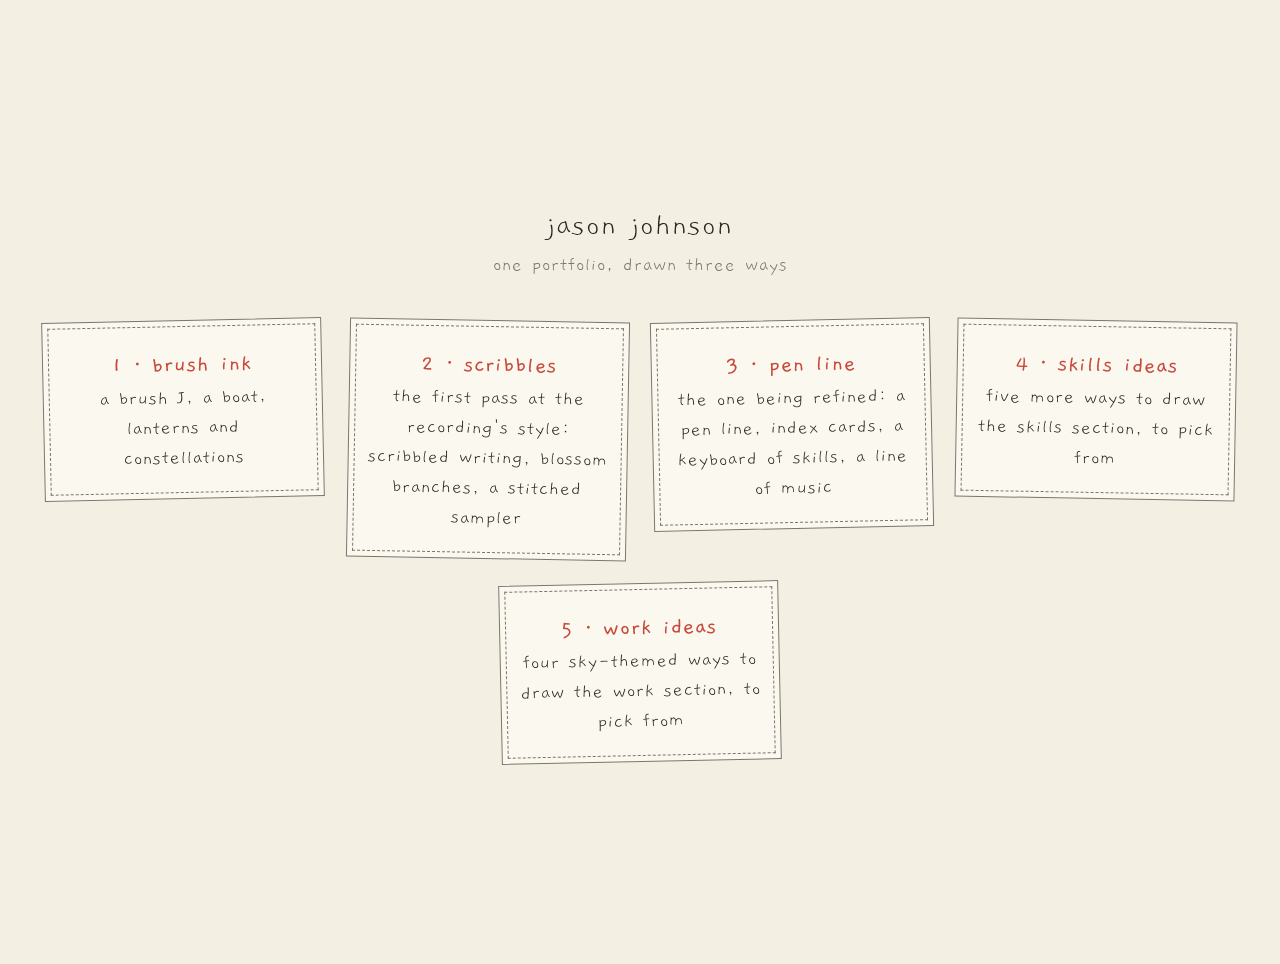
==== index.html @ 1922c3fe "Add a page of sky-themed ideas for the work section A fifth switcher entry with four alternative dra" ====
<!doctype html>
<html lang="en">
<head>
  <meta charset="utf-8">
  <meta name="viewport" content="width=device-width, initial-scale=1">
  <title>Jason Johnson — portfolio</title>
  <meta name="description" content="Jason Johnson — full stack developer. Three hand-drawn versions of the same portfolio.">
  <link rel="preconnect" href="https://fonts.googleapis.com">
  <link rel="preconnect" href="https://fonts.gstatic.com" crossorigin>
  <link href="https://fonts.googleapis.com/css2?family=Gaegu:wght@300;400&display=swap" rel="stylesheet">
  <style>
    body { margin: 0; min-height: 100svh; display: grid; place-content: center; gap: 2.5rem; padding: 2rem 1.25rem; background: #f4efe3; color: #2a2622; font: 300 1.25rem/1.5 "Gaegu", "Comic Sans MS", cursive; letter-spacing: .05em; text-align: center; }
    h1 { font-weight: 300; font-size: 2rem; margin: 0; }
    p { margin: 0; color: #7d756a; }
    ul { list-style: none; margin: 0; padding: 0; display: flex; flex-wrap: wrap; justify-content: center; gap: 1.5rem; }
    a { display: block; width: 15rem; padding: 1.6rem 1.2rem; color: inherit; text-decoration: none; background: #fbf8f0; border: 1px solid #7d756a; outline: 1px dashed #7d756a; outline-offset: -7px; transition: transform .25s ease; }
    li:nth-child(odd) a { transform: rotate(-1.2deg); } li:nth-child(even) a { transform: rotate(1deg); }
    a:hover, a:focus-visible { transform: rotate(0) translateY(-3px); }
    strong { display: block; font-weight: 400; font-size: 1.5rem; color: #c9483a; }
  </style>
</head>
<body>
  <div>
    <h1>jason johnson</h1>
    <p>one portfolio, drawn three ways</p>
  </div>
  <ul>
    <li><a href="ink/"><strong>1 · brush ink</strong>a brush J, a boat, lanterns and constellations</a></li>
    <li><a href="scribble/"><strong>2 · scribbles</strong>the first pass at the recording's style: scribbled writing, blossom branches, a stitched sampler</a></li>
    <li><a href="thread/"><strong>3 · pen line</strong>the one being refined: a pen line, index cards, a keyboard of skills, a line of music</a></li>
    <li><a href="skills/"><strong>4 · skills ideas</strong>five more ways to draw the skills section, to pick from</a></li>
    <li><a href="work/"><strong>5 · work ideas</strong>four sky-themed ways to draw the work section, to pick from</a></li>
  </ul>
</body>
</html>
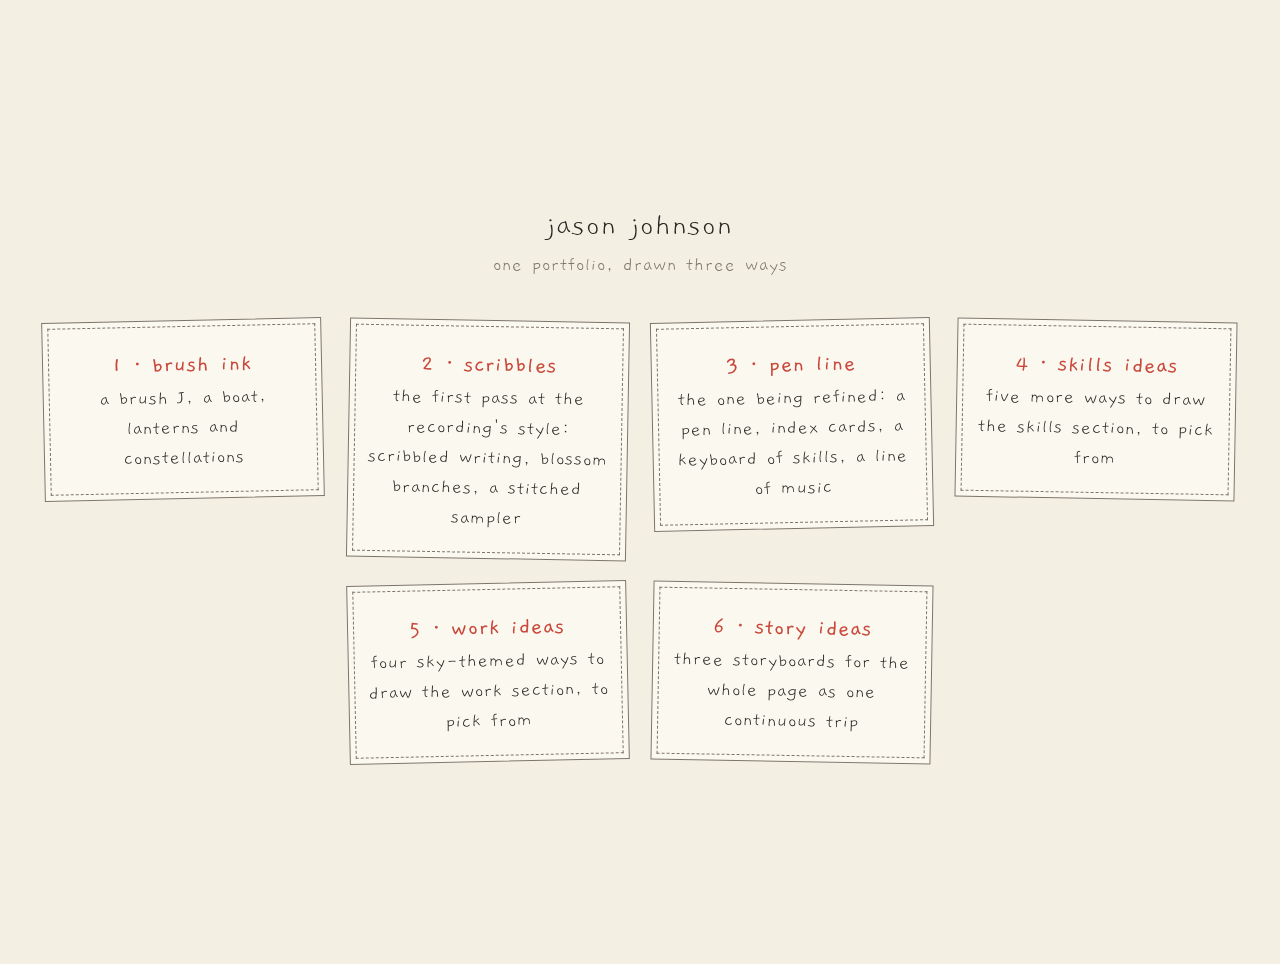
==== commit 4791b402: "Add storyboard sketches for the page as one continuous story A sixth switcher entry with three minia" ====
--- a/index.html
+++ b/index.html
@@ -30,6 +30,7 @@
     <li><a href="thread/"><strong>3 · pen line</strong>the one being refined: a pen line, index cards, a keyboard of skills, a line of music</a></li>
     <li><a href="skills/"><strong>4 · skills ideas</strong>five more ways to draw the skills section, to pick from</a></li>
     <li><a href="work/"><strong>5 · work ideas</strong>four sky-themed ways to draw the work section, to pick from</a></li>
+    <li><a href="story/"><strong>6 · story ideas</strong>three storyboards for the whole page as one continuous trip</a></li>
   </ul>
 </body>
 </html>
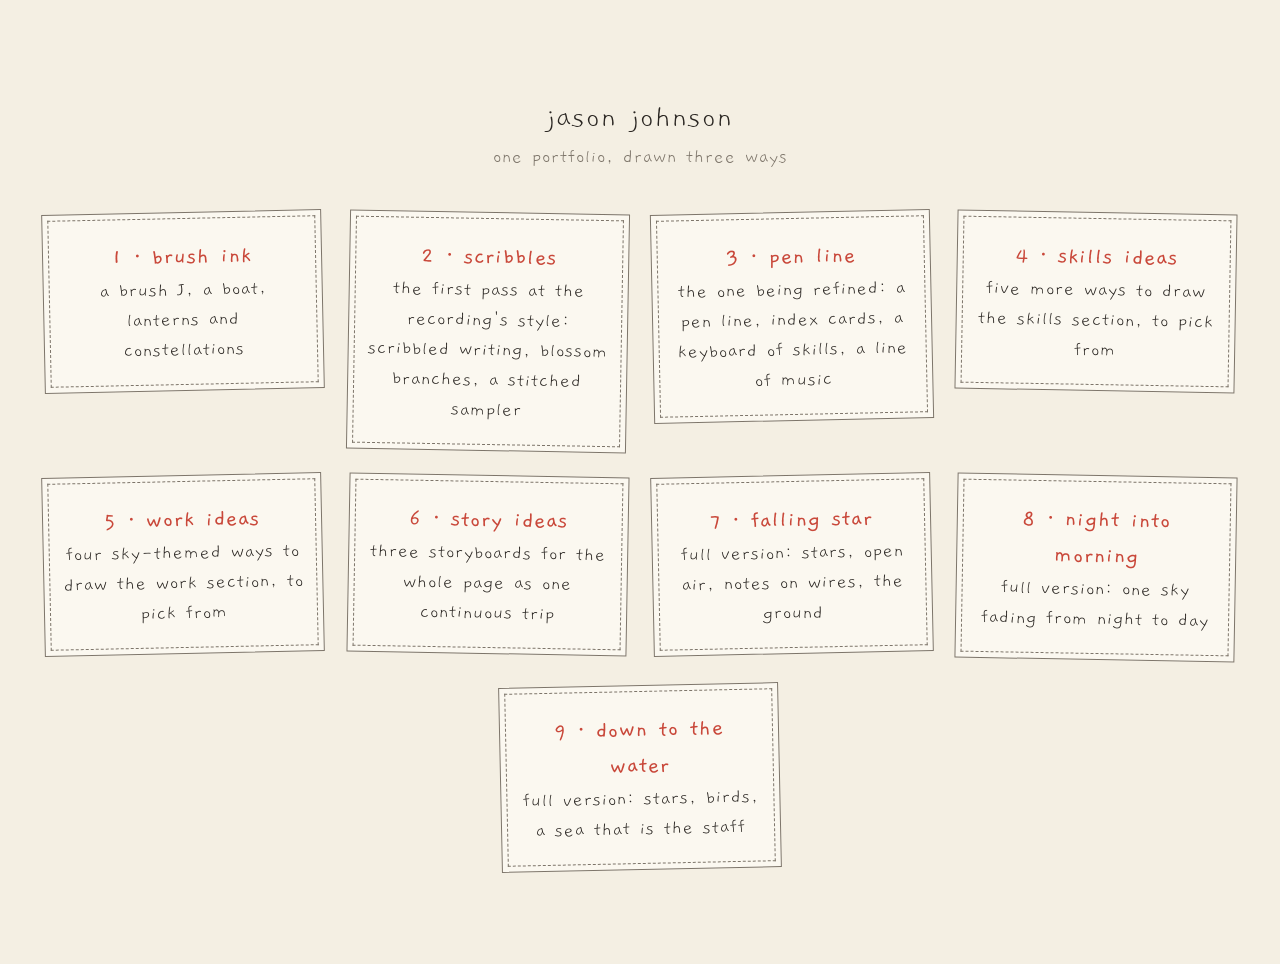
==== commit 903059c4: "Build the three story concepts as full versions story-a (falling star), story-b (night into morning)" ====
--- a/index.html
+++ b/index.html
@@ -31,6 +31,9 @@
     <li><a href="skills/"><strong>4 · skills ideas</strong>five more ways to draw the skills section, to pick from</a></li>
     <li><a href="work/"><strong>5 · work ideas</strong>four sky-themed ways to draw the work section, to pick from</a></li>
     <li><a href="story/"><strong>6 · story ideas</strong>three storyboards for the whole page as one continuous trip</a></li>
+    <li><a href="story-a/"><strong>7 · falling star</strong>full version: stars, open air, notes on wires, the ground</a></li>
+    <li><a href="story-b/"><strong>8 · night into morning</strong>full version: one sky fading from night to day</a></li>
+    <li><a href="story-c/"><strong>9 · down to the water</strong>full version: stars, birds, a sea that is the staff</a></li>
   </ul>
 </body>
 </html>
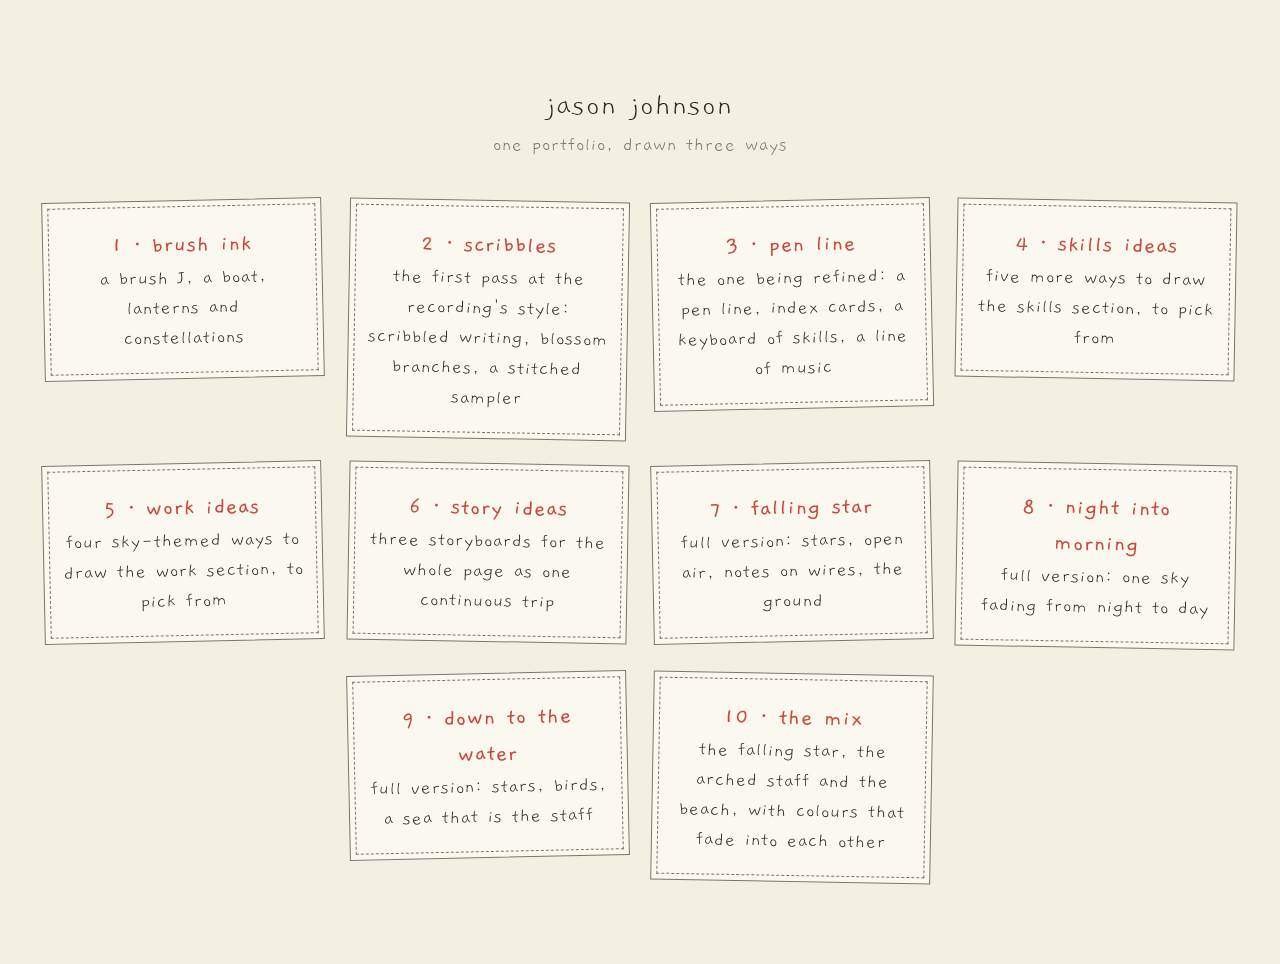
==== commit 019de6b1: "Add the mixed story version with fading bands Option 10 combines the falling star, the arched staff " ====
--- a/index.html
+++ b/index.html
@@ -34,6 +34,7 @@
     <li><a href="story-a/"><strong>7 · falling star</strong>full version: stars, open air, notes on wires, the ground</a></li>
     <li><a href="story-b/"><strong>8 · night into morning</strong>full version: one sky fading from night to day</a></li>
     <li><a href="story-c/"><strong>9 · down to the water</strong>full version: stars, birds, a sea that is the staff</a></li>
+    <li><a href="story-d/"><strong>10 · the mix</strong>the falling star, the arched staff and the beach, with colours that fade into each other</a></li>
   </ul>
 </body>
 </html>
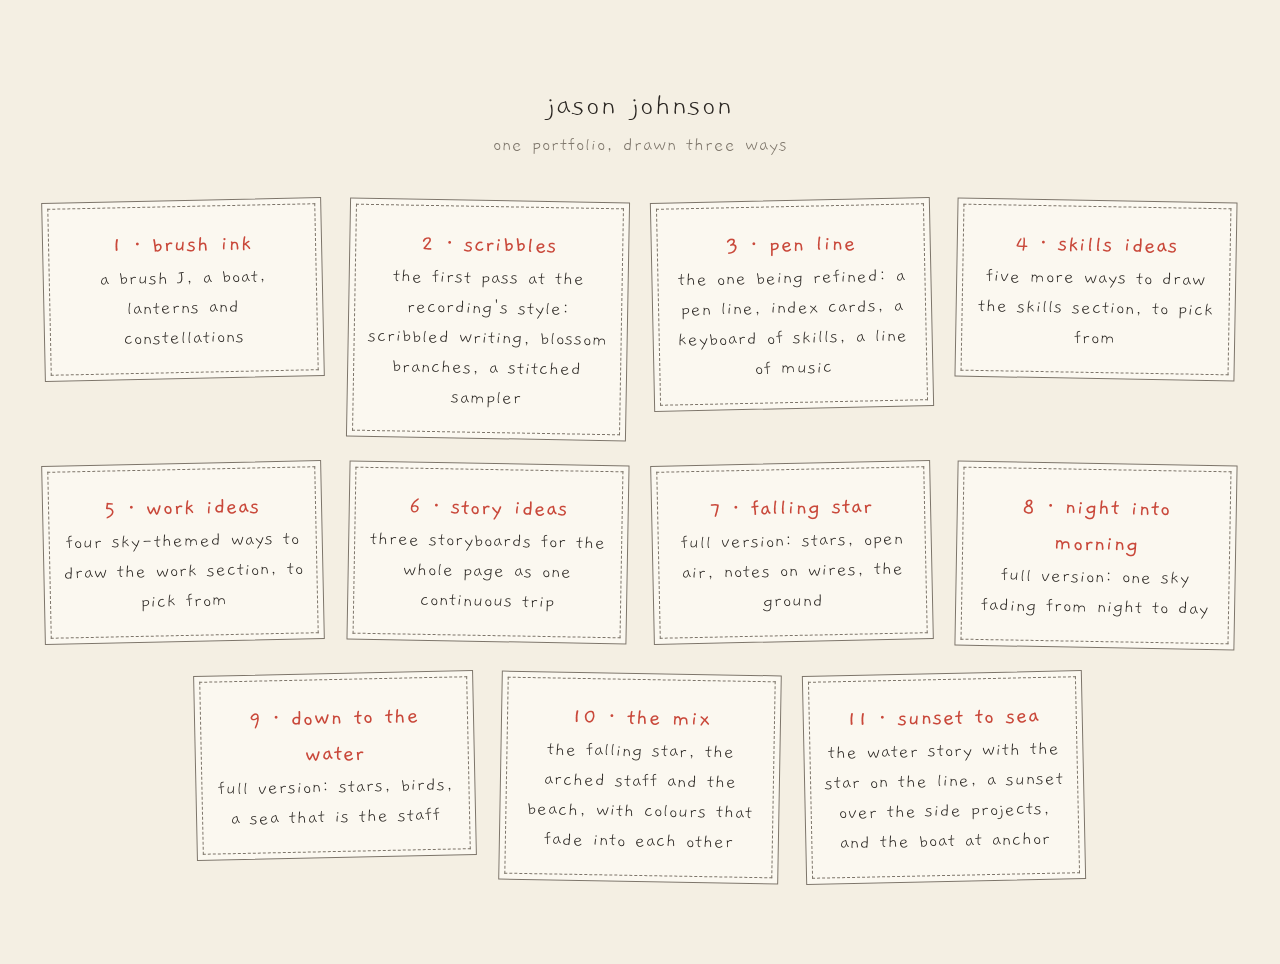
==== commit 46ee5385: "Add the sunset-to-sea story version Option 11 takes the water story and adds the star riding the pen" ====
--- a/index.html
+++ b/index.html
@@ -35,6 +35,7 @@
     <li><a href="story-b/"><strong>8 · night into morning</strong>full version: one sky fading from night to day</a></li>
     <li><a href="story-c/"><strong>9 · down to the water</strong>full version: stars, birds, a sea that is the staff</a></li>
     <li><a href="story-d/"><strong>10 · the mix</strong>the falling star, the arched staff and the beach, with colours that fade into each other</a></li>
+    <li><a href="story-e/"><strong>11 · sunset to sea</strong>the water story with the star on the line, a sunset over the side projects, and the boat at anchor</a></li>
   </ul>
 </body>
 </html>
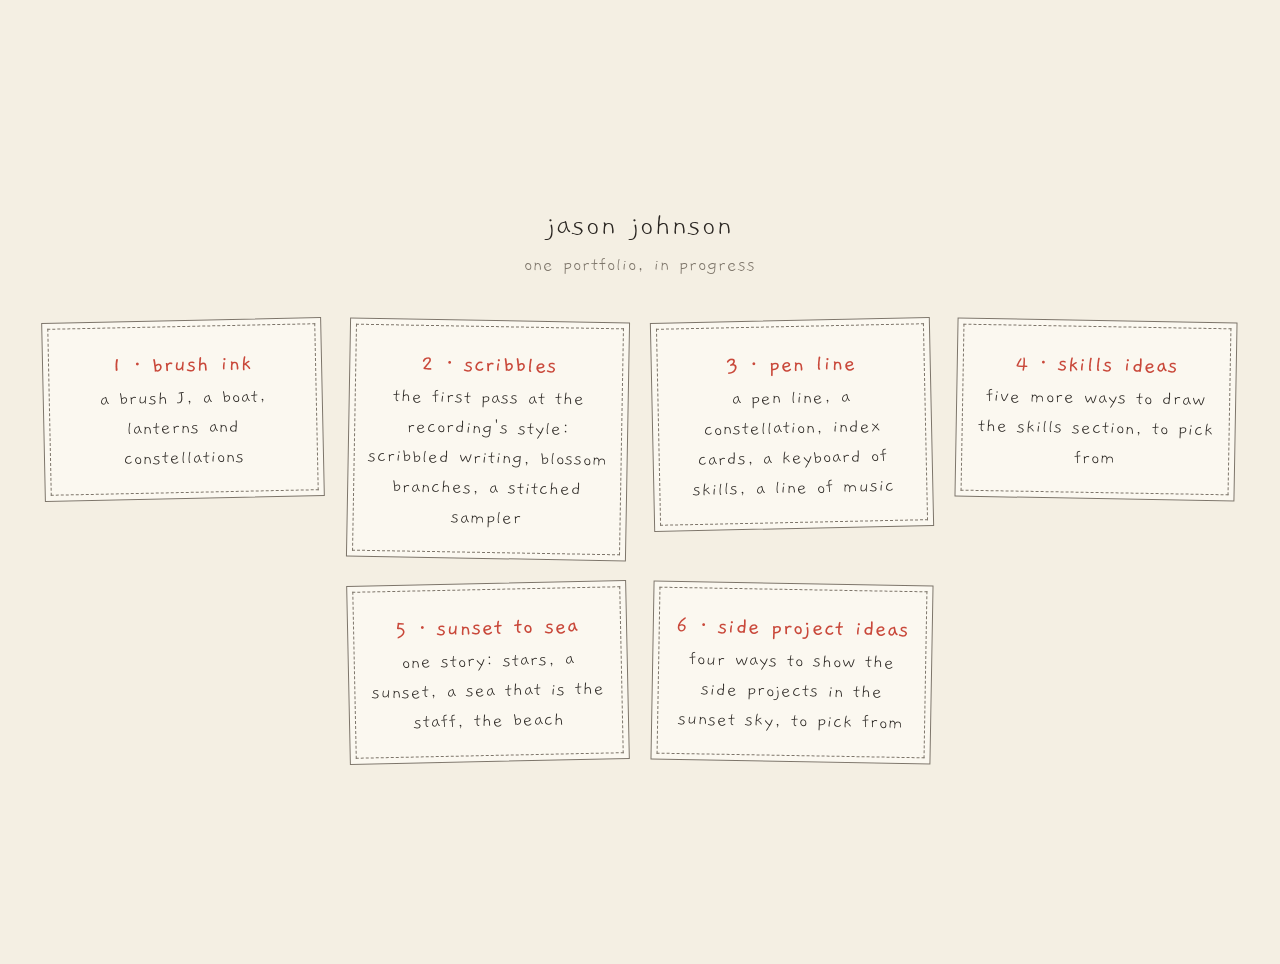
==== commit 732fc23b: "Retire six comparison pages and add side project ideas Remove the work ideas, story ideas and four e" ====
--- a/index.html
+++ b/index.html
@@ -22,20 +22,15 @@
 <body>
   <div>
     <h1>jason johnson</h1>
-    <p>one portfolio, drawn three ways</p>
+    <p>one portfolio, in progress</p>
   </div>
   <ul>
     <li><a href="ink/"><strong>1 · brush ink</strong>a brush J, a boat, lanterns and constellations</a></li>
     <li><a href="scribble/"><strong>2 · scribbles</strong>the first pass at the recording's style: scribbled writing, blossom branches, a stitched sampler</a></li>
-    <li><a href="thread/"><strong>3 · pen line</strong>the one being refined: a pen line, index cards, a keyboard of skills, a line of music</a></li>
+    <li><a href="thread/"><strong>3 · pen line</strong>a pen line, a constellation, index cards, a keyboard of skills, a line of music</a></li>
     <li><a href="skills/"><strong>4 · skills ideas</strong>five more ways to draw the skills section, to pick from</a></li>
-    <li><a href="work/"><strong>5 · work ideas</strong>four sky-themed ways to draw the work section, to pick from</a></li>
-    <li><a href="story/"><strong>6 · story ideas</strong>three storyboards for the whole page as one continuous trip</a></li>
-    <li><a href="story-a/"><strong>7 · falling star</strong>full version: stars, open air, notes on wires, the ground</a></li>
-    <li><a href="story-b/"><strong>8 · night into morning</strong>full version: one sky fading from night to day</a></li>
-    <li><a href="story-c/"><strong>9 · down to the water</strong>full version: stars, birds, a sea that is the staff</a></li>
-    <li><a href="story-d/"><strong>10 · the mix</strong>the falling star, the arched staff and the beach, with colours that fade into each other</a></li>
-    <li><a href="story-e/"><strong>11 · sunset to sea</strong>the water story with the star on the line, a sunset over the side projects, and the boat at anchor</a></li>
+    <li><a href="story-e/"><strong>5 · sunset to sea</strong>one story: stars, a sunset, a sea that is the staff, the beach</a></li>
+    <li><a href="side/"><strong>6 · side project ideas</strong>four ways to show the side projects in the sunset sky, to pick from</a></li>
   </ul>
 </body>
 </html>
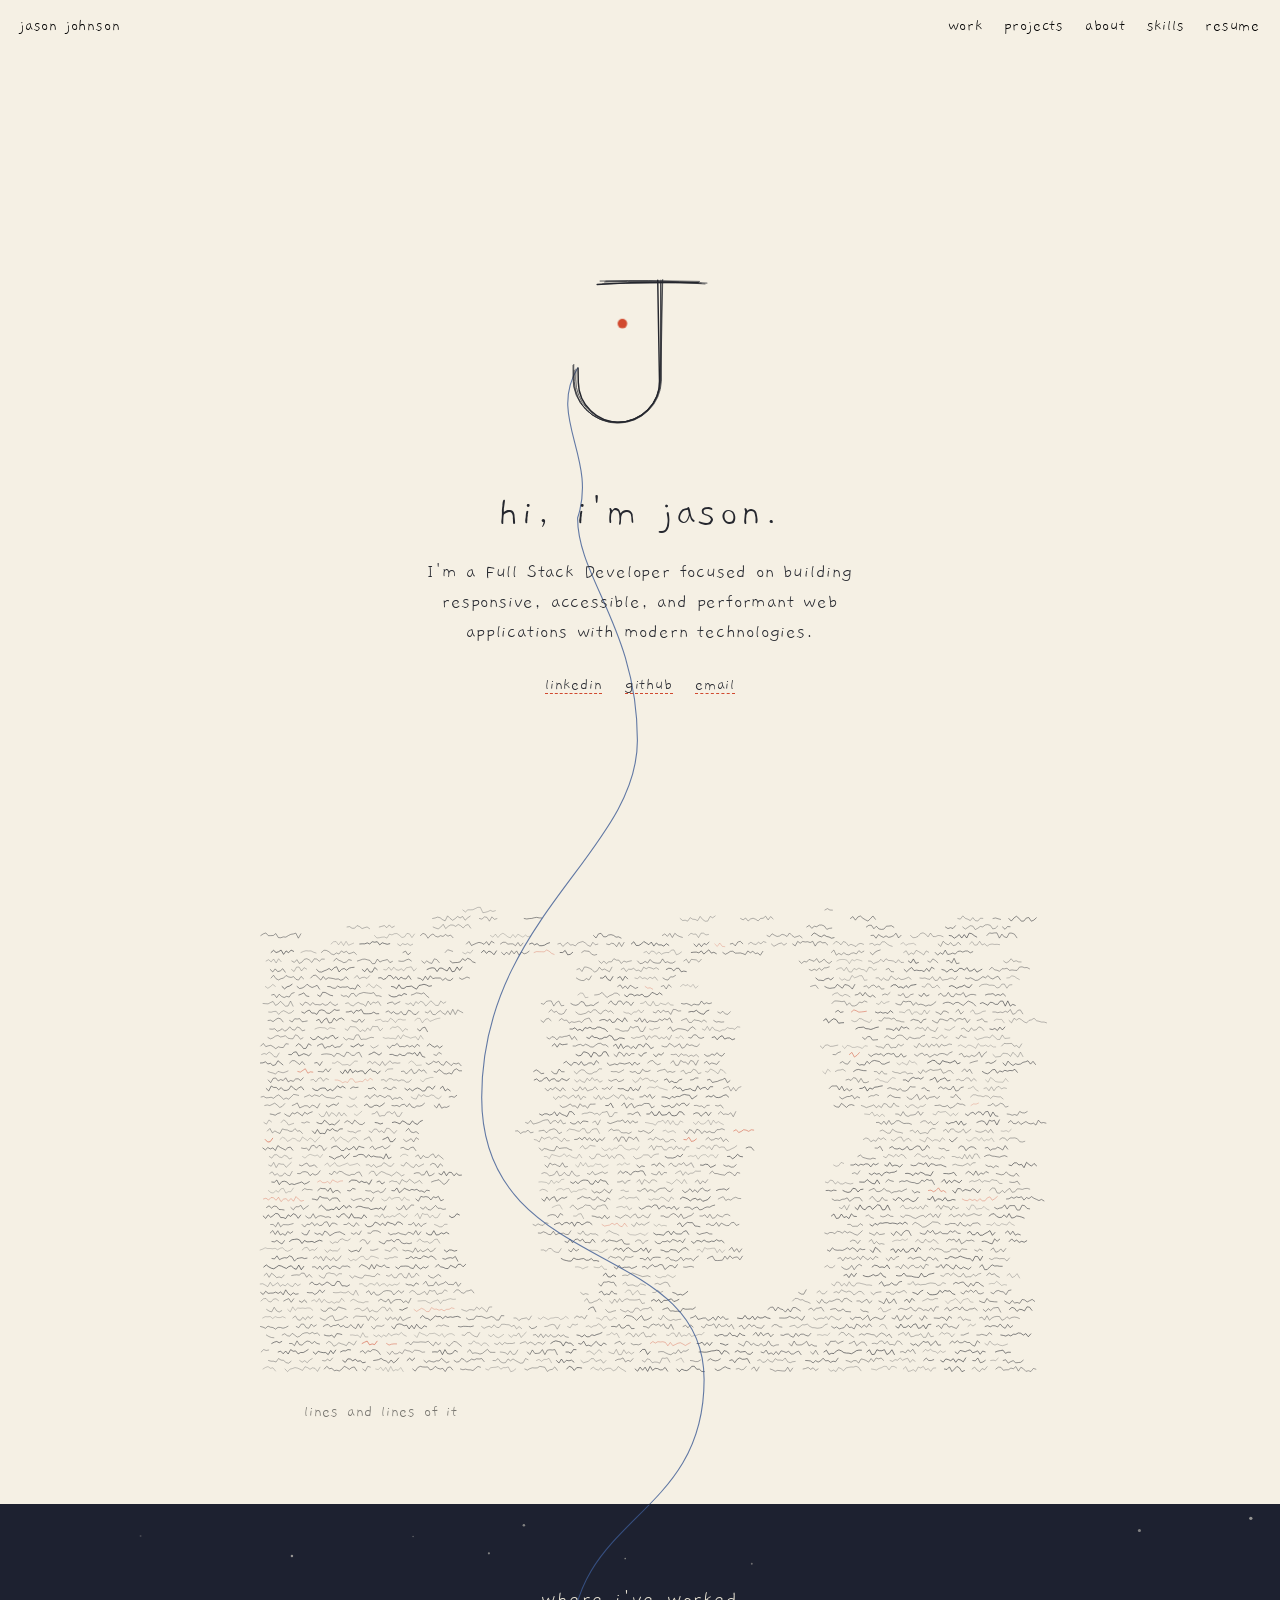
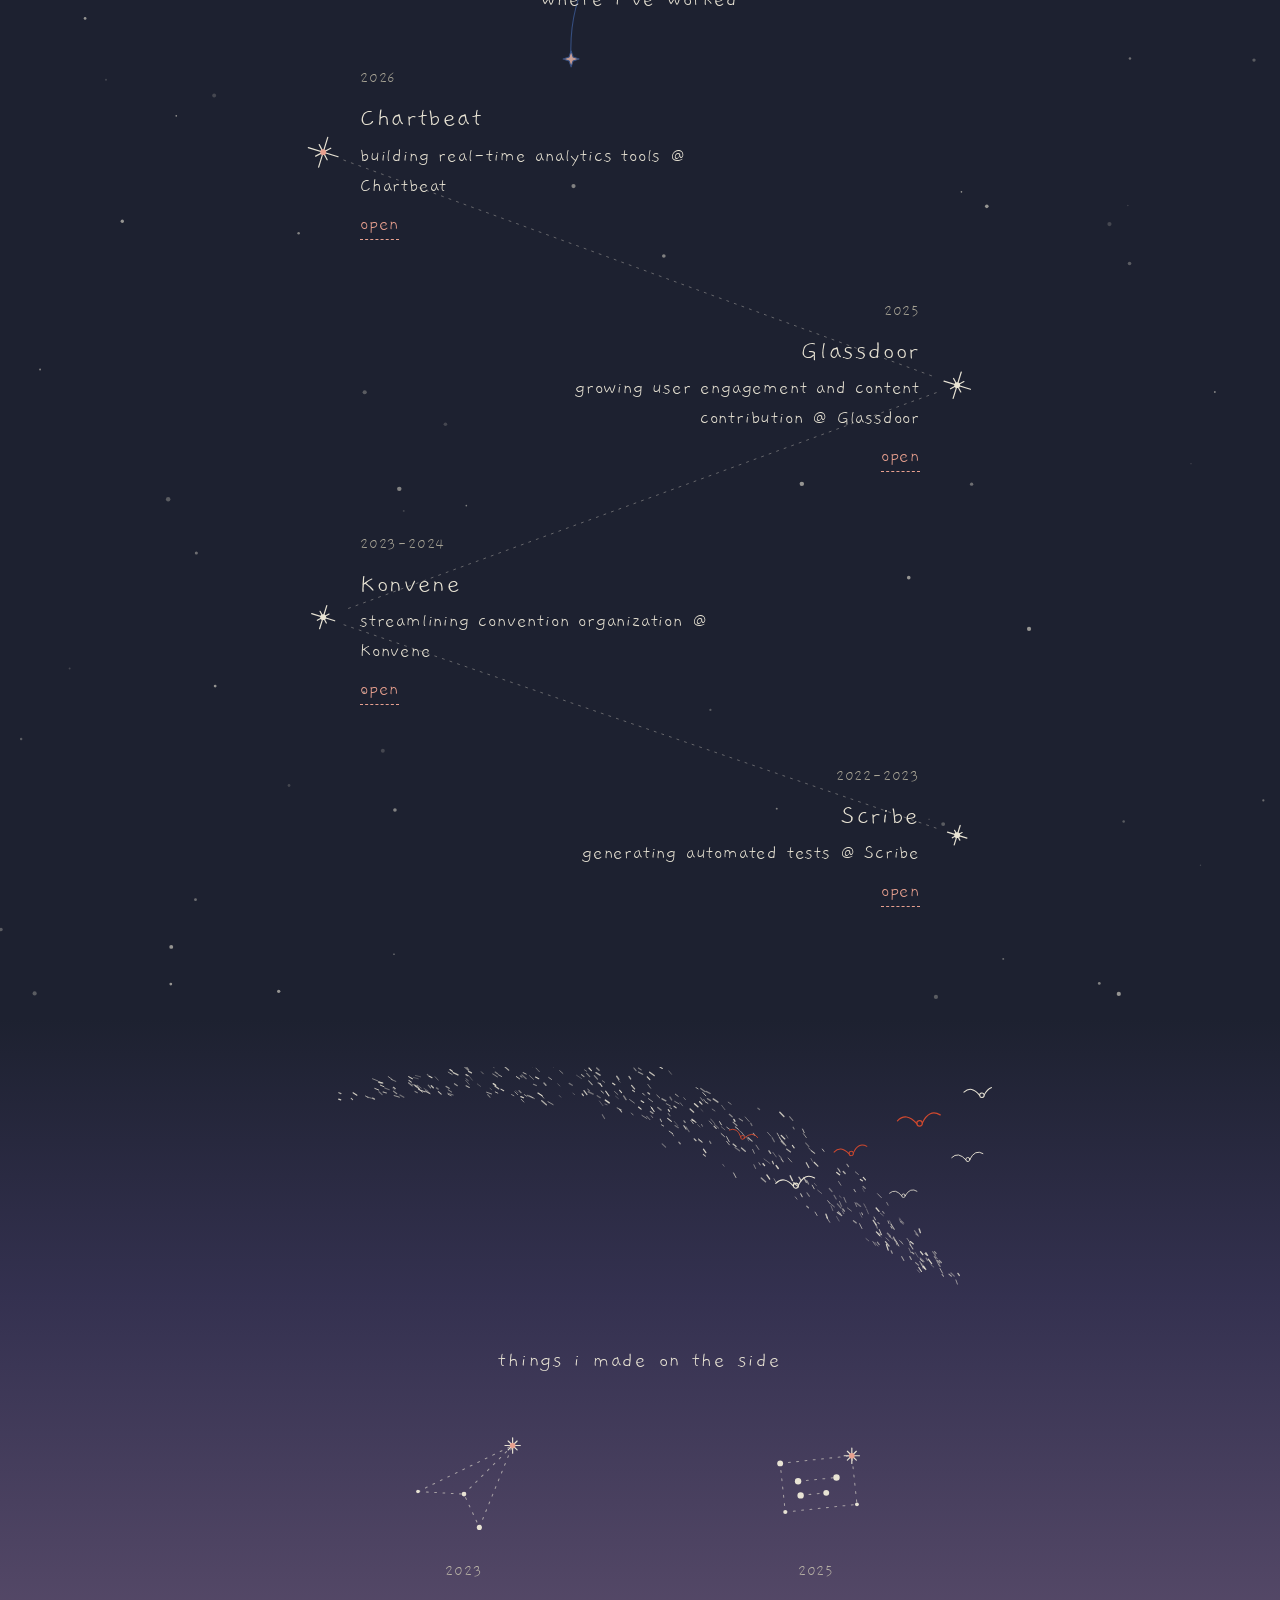
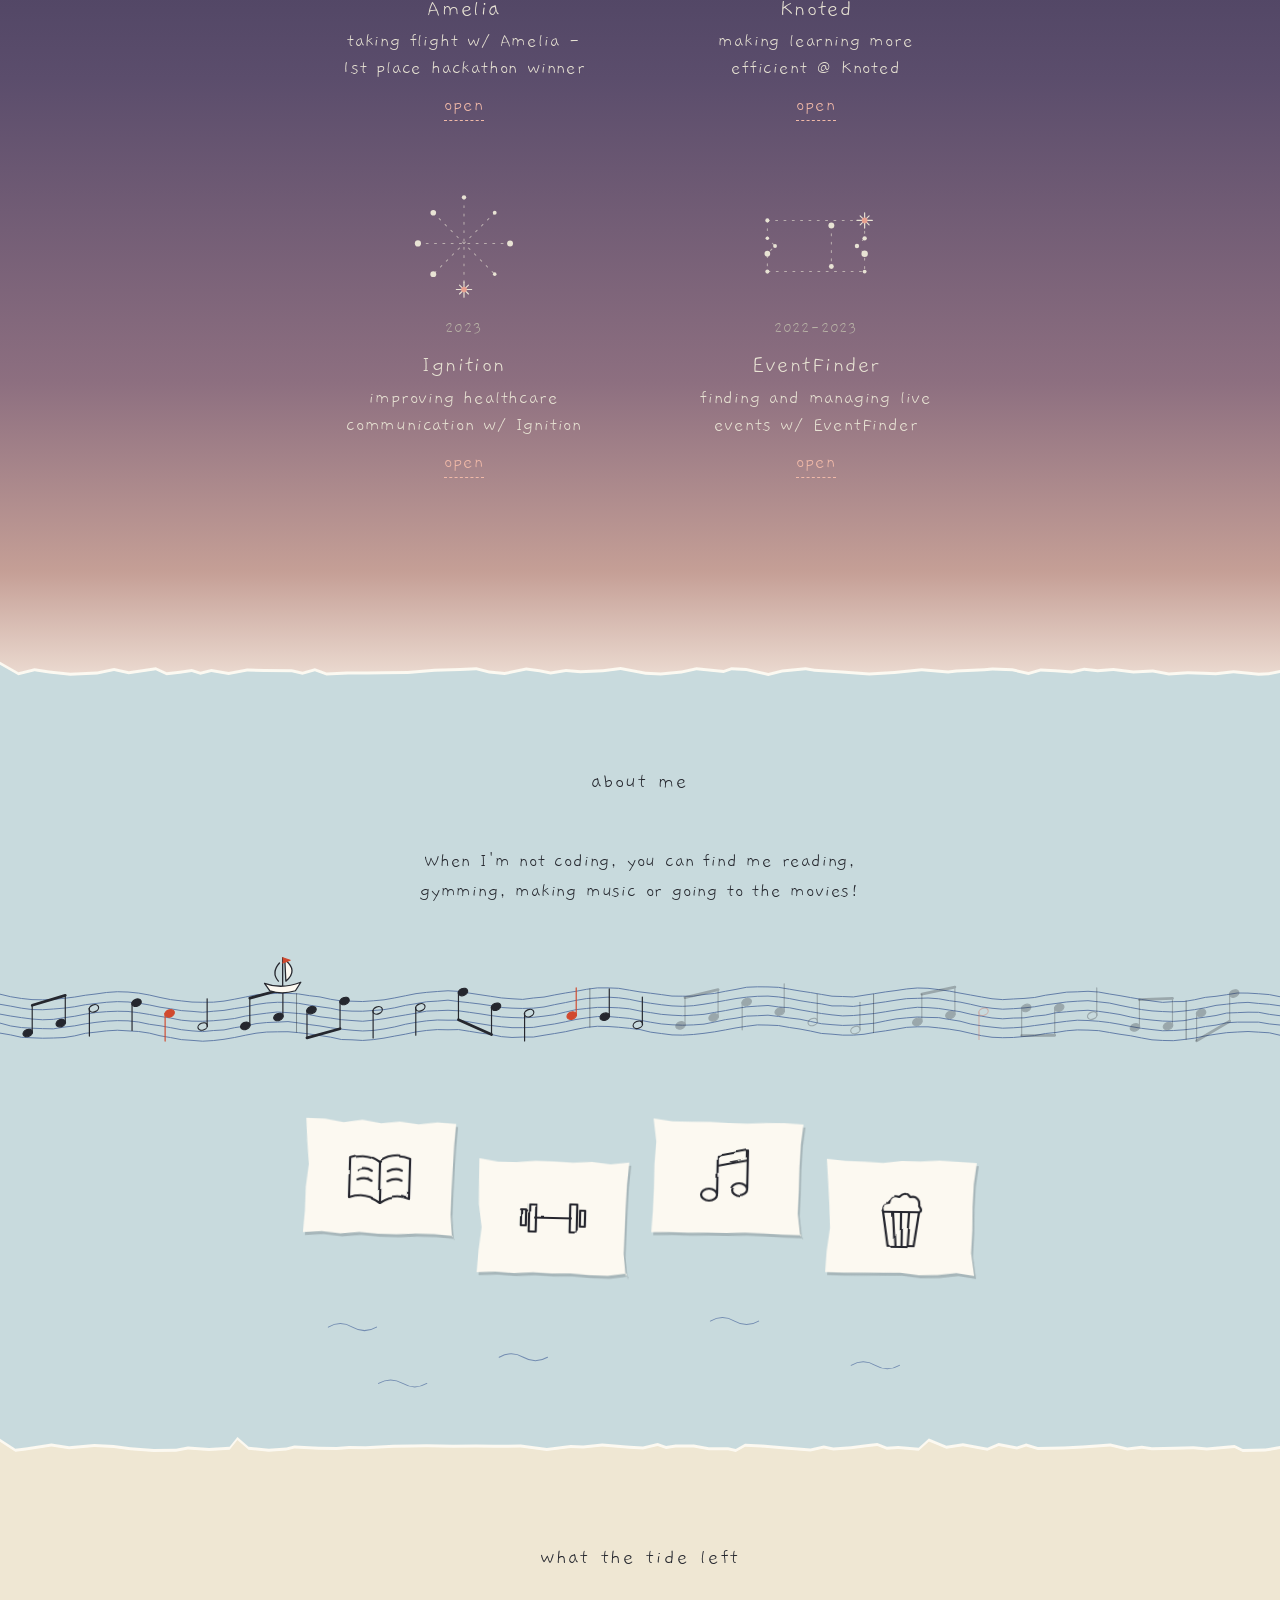
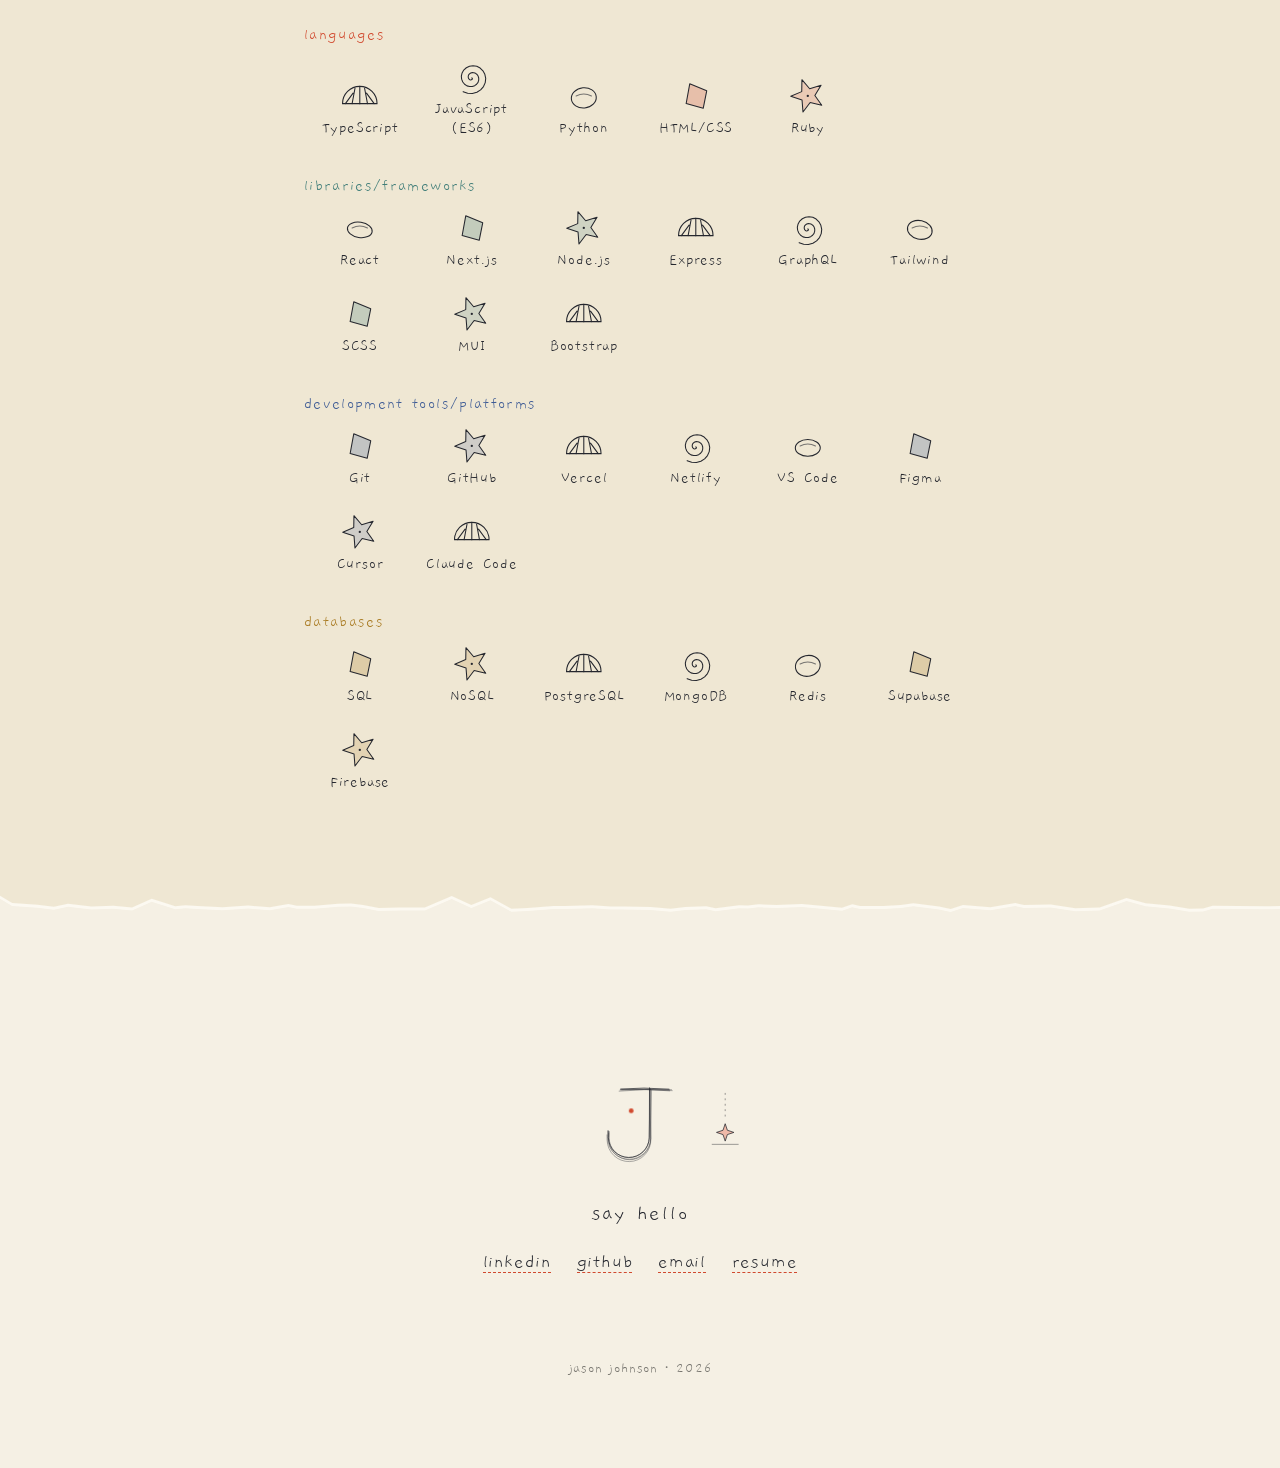
==== commit e185bf51: "Make sunset to sea the site at the root address The root page is now the portfolio itself, with no v" ====
--- a/index.html
+++ b/index.html
@@ -3,34 +3,150 @@
 <head>
   <meta charset="utf-8">
   <meta name="viewport" content="width=device-width, initial-scale=1">
-  <title>Jason Johnson — portfolio</title>
-  <meta name="description" content="Jason Johnson — full stack developer. Three hand-drawn versions of the same portfolio.">
+  <title>Jason Johnson — full stack developer</title>
+  <meta name="description" content="Jason Johnson — full stack developer building responsive, accessible, and performant web applications.">
+  <link rel="icon" href="data:image/svg+xml,%3Csvg xmlns='http://www.w3.org/2000/svg' viewBox='0 0 64 64'%3E%3Crect width='64' height='64' fill='%23f5f0e4'/%3E%3Cpath d='M22 14h26M38 14v26a11 11 0 0 1-22 0v-3' fill='none' stroke='%2325272e' stroke-width='4' stroke-linecap='round'/%3E%3Ccircle cx='27' cy='27' r='3' fill='%23d1492e'/%3E%3C/svg%3E">
   <link rel="preconnect" href="https://fonts.googleapis.com">
   <link rel="preconnect" href="https://fonts.gstatic.com" crossorigin>
-  <link href="https://fonts.googleapis.com/css2?family=Gaegu:wght@300;400&display=swap" rel="stylesheet">
-  <style>
-    body { margin: 0; min-height: 100svh; display: grid; place-content: center; gap: 2.5rem; padding: 2rem 1.25rem; background: #f4efe3; color: #2a2622; font: 300 1.25rem/1.5 "Gaegu", "Comic Sans MS", cursive; letter-spacing: .05em; text-align: center; }
-    h1 { font-weight: 300; font-size: 2rem; margin: 0; }
-    p { margin: 0; color: #7d756a; }
-    ul { list-style: none; margin: 0; padding: 0; display: flex; flex-wrap: wrap; justify-content: center; gap: 1.5rem; }
-    a { display: block; width: 15rem; padding: 1.6rem 1.2rem; color: inherit; text-decoration: none; background: #fbf8f0; border: 1px solid #7d756a; outline: 1px dashed #7d756a; outline-offset: -7px; transition: transform .25s ease; }
-    li:nth-child(odd) a { transform: rotate(-1.2deg); } li:nth-child(even) a { transform: rotate(1deg); }
-    a:hover, a:focus-visible { transform: rotate(0) translateY(-3px); }
-    strong { display: block; font-weight: 400; font-size: 1.5rem; color: #c9483a; }
-  </style>
+  <link href="https://fonts.googleapis.com/css2?family=Gaegu:wght@300;400&family=Newsreader:opsz,wght@6..72,300..500&display=swap" rel="stylesheet">
+  <link rel="stylesheet" href="thread/styles.css">
+  <link rel="stylesheet" href="story-e/styles.css">
 </head>
-<body>
-  <div>
-    <h1>jason johnson</h1>
-    <p>one portfolio, in progress</p>
+<body data-story="e">
+
+<svg class="defs" width="0" height="0" aria-hidden="true" focusable="false">
+  <defs>
+    <filter id="rough" x="-10%" y="-10%" width="120%" height="120%">
+      <feTurbulence type="fractalNoise" baseFrequency="0.035" numOctaves="2" seed="4" result="n"/>
+      <feDisplacementMap in="SourceGraphic" in2="n" scale="3"/>
+    </filter>
+  </defs>
+</svg>
+
+<header class="nav">
+  <a href="#top">jason johnson</a>
+  <nav aria-label="Sections">
+    <a href="#work">work</a>
+    <a href="#projects">projects</a>
+    <a href="#about">about</a>
+    <a href="#skills">skills</a>
+    <a href="resume.pdf" target="_blank" rel="noopener">resume</a>
+  </nav>
+</header>
+
+<main id="top">
+  <svg id="thread" aria-hidden="true"><path fill="none"/><g id="tip"><path d="M0 -8L2 -2 8 0 2 2 0 8 -2 2 -8 0 -2 -2Z" fill="#f0b9a8" stroke="#25272e" stroke-width=".7" stroke-linejoin="round"/></g></svg>
+
+  <!-- the mark -->
+  <section class="hero">
+    <svg class="mark" id="mark-top" viewBox="0 0 280 270" role="img" aria-label="A hand-sketched letter J with a small red dot"></svg>
+    <h1>hi, i'm jason.</h1>
+    <p class="lede">I'm a Full Stack Developer focused on building responsive, accessible, and performant web applications with modern technologies.</p>
+    <ul class="links hero-links">
+      <li><a href="https://linkedin.com/in/jasoncjohnson5" target="_blank" rel="noopener">linkedin</a></li>
+      <li><a href="https://github.com/jaysenjonsin" target="_blank" rel="noopener">github</a></li>
+      <li><a href="mailto:jasoncjohnson626@gmail.com">email</a></li>
+    </ul>
+  </section>
+
+  <!-- a field of writing -->
+  <section class="field">
+    <canvas id="asemic" aria-hidden="true"></canvas>
+    <div class="wrap">
+      <p class="note">lines and lines of it</p>
+    </div>
+  </section>
+
+  <div class="run">
+  <!-- work -->
+  <section class="band night" id="work">
+    <svg class="tear" aria-hidden="true"></svg>
+    <svg class="dust" id="dust" viewBox="0 0 1000 800" preserveAspectRatio="xMidYMid slice" aria-hidden="true"></svg>
+    <div class="wrap">
+      <h2>where i've worked</h2>
+      <div class="sky-map">
+        <svg class="star-lines" id="star-lines" aria-hidden="true"></svg>
+        <ol class="jobs" id="jobs"></ol>
+      </div>
+    </div>
+  </section>
+
+  <!-- projects -->
+  <section class="band air" id="projects">
+    <svg class="flock" id="flock" viewBox="0 0 700 260" aria-hidden="true"></svg>
+    <div class="wrap">
+      <h2>things i made on the side</h2>
+      <ul class="figures" id="figures"></ul>
+    </div>
+  </section>
+
+  <!-- about -->
+  <section class="band sea" id="about">
+    <svg class="tear" aria-hidden="true"></svg>
+    <div class="wrap">
+      <h2>about me</h2>
+      <p class="lede">When I'm not coding, you can find me reading, gymming, making music or going to the movies!</p>
+    </div>
+    <div class="wires">
+      <svg class="staff" id="staff" viewBox="0 0 1200 110" preserveAspectRatio="xMidYMid slice" aria-hidden="true"></svg>
+    </div>
+    <div class="wrap">
+      <ul class="notes" id="notes"></ul>
+    </div>
+    <svg class="ripples" viewBox="0 0 700 90" aria-hidden="true">
+      <path d="M40 20q12 -7 24 0t24 0M420 14q12 -7 24 0t24 0M210 50q12 -7 24 0t24 0M560 58q12 -7 24 0t24 0M90 76q12 -7 24 0t24 0" fill="none" stroke="#3c5a94" stroke-width="1" stroke-linecap="round" opacity=".6"/>
+    </svg>
+  </section>
+
+  <!-- skills -->
+  <section class="band sand" id="skills">
+    <svg class="tear" aria-hidden="true"></svg>
+    <div class="wrap">
+      <h2>what the tide left</h2>
+      <div id="skills-art"></div>
+    </div>
+  </section>
   </div>
-  <ul>
-    <li><a href="ink/"><strong>1 · brush ink</strong>a brush J, a boat, lanterns and constellations</a></li>
-    <li><a href="scribble/"><strong>2 · scribbles</strong>the first pass at the recording's style: scribbled writing, blossom branches, a stitched sampler</a></li>
-    <li><a href="thread/"><strong>3 · pen line</strong>a pen line, a constellation, index cards, a keyboard of skills, a line of music</a></li>
-    <li><a href="skills/"><strong>4 · skills ideas</strong>five more ways to draw the skills section, to pick from</a></li>
-    <li><a href="story-e/"><strong>5 · sunset to sea</strong>one story: stars, a sunset, a sea that is the staff, the beach</a></li>
-    <li><a href="side/"><strong>6 · side project ideas</strong>four ways to show the side projects in the sunset sky, to pick from</a></li>
-  </ul>
+
+  <!-- hello -->
+  <section class="band paper hello" id="contact">
+    <svg class="tear" aria-hidden="true"></svg>
+    <div class="wrap">
+      <div class="arrival">
+        <svg class="mark small" id="mark-end" viewBox="0 0 280 270" aria-hidden="true"></svg>
+        <svg class="landed" viewBox="-14 -40 28 54" aria-hidden="true"><path d="M0 -36V-12" fill="none" stroke="#25272e" stroke-width=".7" stroke-dasharray="1 4" stroke-linecap="round" opacity=".6"/><path d="M0 -8L2 -2 8 0 2 2 0 8 -2 2 -8 0 -2 -2Z" fill="#f0b9a8" stroke="#25272e" stroke-width=".7" stroke-linejoin="round"/><path d="M-12 11h24" fill="none" stroke="#25272e" stroke-width=".8" stroke-linecap="round" opacity=".5"/></svg>
+      </div>
+      <h2>say hello</h2>
+      <ul class="links">
+        <li><a href="https://linkedin.com/in/jasoncjohnson5" target="_blank" rel="noopener">linkedin</a></li>
+        <li><a href="https://github.com/jaysenjonsin" target="_blank" rel="noopener">github</a></li>
+        <li><a href="mailto:jasoncjohnson626@gmail.com">email</a></li>
+        <li><a href="resume.pdf" target="_blank" rel="noopener">resume</a></li>
+      </ul>
+      <footer>jason johnson · 2026</footer>
+    </div>
+  </section>
+</main>
+
+<dialog class="log" id="log" aria-labelledby="log-title">
+  <button class="log-close" id="log-close" type="button" aria-label="Close">close ×</button>
+  <p class="year" id="log-year"></p>
+  <h2 id="log-title"></h2>
+  <div class="carousel" id="carousel" hidden>
+    <div class="frame" id="frame"></div>
+    <div class="carousel-bar">
+      <button type="button" id="prev" aria-label="Previous image">←</button>
+      <span id="count" aria-live="polite"></span>
+      <button type="button" id="next" aria-label="Next image">→</button>
+    </div>
+  </div>
+  <p class="log-body" id="log-body"></p>
+  <h3>technologies</h3>
+  <ul class="tags" id="log-tech"></ul>
+  <ul class="links" id="log-links"></ul>
+</dialog>
+
+<script src="projects.js"></script>
+<script src="story-e/main.js"></script>
 </body>
 </html>
--- a/thread/styles.css
+++ b/thread/styles.css
@@ -0,0 +1,249 @@
+:root {
+  --paper: #f5f0e4;
+  --edge: #fcf9f1;
+  --blue: #dde5e6;
+  --wheat: #efe7d3;
+  --spring: #e6eadb;
+  --blush: #efe0d6;
+  --night: #1d2130;
+  --moon: #e8e3d4;
+  --ink: #25272e;
+  --soft: #77756f;
+  --red: #d1492e;
+  --pen: #3c5a94;
+  --teal: #3f7d78;
+  --ochre: #a97b22;
+  --hand: "Gaegu", "Comic Sans MS", "Bradley Hand", cursive;
+  --serif: "Newsreader", Georgia, serif;
+}
+
+* { box-sizing: border-box; }
+html { scroll-behavior: smooth; -webkit-text-size-adjust: 100%; }
+body {
+  margin: 0;
+  background: var(--paper);
+  color: var(--ink);
+  font-family: var(--hand);
+  font-weight: 300;
+  font-size: 1.25rem;
+  line-height: 1.5;
+  letter-spacing: .04em;
+  overflow-x: hidden;
+}
+a { color: inherit; }
+main { position: relative; }
+.wrap { width: min(100% - 2.5rem, 42rem); margin-inline: auto; position: relative; z-index: 2; }
+
+h1, h2, h3 { font-weight: 300; margin: 0; letter-spacing: .08em; }
+h1 { font-size: clamp(1.9rem, 5vw, 2.6rem); }
+h2 { font-size: 1.35rem; text-align: center; margin-bottom: 3rem; }
+.lede { max-width: 30rem; margin: .8rem auto 0; text-align: center; text-wrap: pretty; }
+.note { color: var(--soft); font-size: 1.05rem; margin: 1.2rem 0 0; }
+.year { color: var(--soft); font-size: 1rem; margin: 0; }
+:focus-visible { outline: 1.5px dashed var(--red); outline-offset: 4px; }
+
+.nav {
+  position: fixed; inset: 0 0 auto 0; z-index: 30;
+  display: flex; justify-content: space-between; gap: 1rem;
+  padding: .8rem 1.25rem; font-size: 1.05rem;
+  color: #f5f0e4; mix-blend-mode: difference;
+}
+.nav a { text-decoration: none; }
+.nav a:hover { text-decoration: underline; text-underline-offset: 5px; }
+.nav nav { display: flex; gap: clamp(.6rem, 2.4vw, 1.3rem); flex-wrap: wrap; justify-content: flex-end; }
+
+/* one pen line that runs through everything */
+#thread { position: absolute; inset: 0; width: 100%; height: 100%; z-index: 1; pointer-events: none; overflow: visible; }
+#thread path { stroke: var(--pen); stroke-width: 1.1; opacity: .8; stroke-linecap: round; }
+
+/* hero + the J */
+.hero { min-height: 100svh; display: grid; justify-items: center; align-content: center; text-align: center; padding: 5rem 1.25rem 3rem; position: relative; z-index: 2; }
+.mark { width: min(50vw, 14rem); height: auto; overflow: visible; display: block; margin: 0 auto 2rem; }
+.mark.small { width: 7rem; margin-bottom: 1.5rem; }
+.mark path { stroke-dasharray: 1; stroke-dashoffset: 1; animation: sketch 1.6s cubic-bezier(.6, .05, .3, 1) forwards; }
+.mark .dot { opacity: 0; animation: dot .5s 2s ease forwards; }
+@keyframes sketch { to { stroke-dashoffset: 0; } }
+@keyframes dot { to { opacity: 1; } }
+
+/* field of writing */
+.field { padding-bottom: 5rem; }
+#asemic { display: block; width: 100%; height: 30rem; }
+
+/* bands with torn edges */
+.band { position: relative; padding: 5rem 0 6rem; }
+.band.blue { background: var(--blue); }
+.band.wheat { background: var(--wheat); }
+.band.spring { background: var(--spring); }
+.band.paper { background: var(--paper); }
+.band.blush { background: var(--blush); }
+.tear { position: absolute; left: 0; top: -27px; width: 100%; height: 28px; display: block; z-index: 3; }
+.blue .tear { color: var(--blue); } .wheat .tear { color: var(--wheat); } .spring .tear { color: var(--spring); }
+.paper .tear { color: var(--paper); } .night .tear { color: var(--night); } .blush .tear { color: var(--blush); }
+
+.more {
+  font: inherit; letter-spacing: inherit; background: none; border: 0; padding: 0; cursor: pointer; color: var(--red);
+  border-bottom: 1px dashed currentColor;
+}
+.more:hover { border-bottom-style: solid; }
+
+/* work: a constellation on a night band, with something small travelling along it */
+.band.night { background: var(--night); color: var(--moon); overflow: hidden; }
+.night h2 { color: var(--moon); }
+.night .year { color: #a9a596; }
+.night .more { color: #e8a08f; }
+.dust { position: absolute; inset: 0; width: 100%; height: 100%; }
+.pick { margin: -2.2rem 0 2.6rem; text-align: center; font-size: 1rem; color: #a9a596; }
+.pick button { font: inherit; letter-spacing: inherit; background: none; border: 0; padding: 0 .2rem; color: inherit; cursor: pointer; border-bottom: 1px dashed transparent; }
+.pick button[aria-pressed="true"] { color: var(--moon); border-bottom-color: currentColor; }
+.sky-map { position: relative; }
+.star-lines { position: absolute; inset: 0; width: 100%; height: 100%; overflow: visible; pointer-events: none; }
+.jobs { list-style: none; margin: 0; padding: 0 0 1rem; display: grid; gap: 3.6rem; position: relative; }
+.job { display: flex; gap: 1.1rem; align-items: center; width: 64%; }
+.job:nth-child(even) { margin-left: auto; flex-direction: row-reverse; text-align: right; }
+.job .star { width: 2.4rem; flex: none; overflow: visible; }
+.job h3 { font-size: 1.7rem; letter-spacing: .06em; }
+.job p { margin: .1rem 0 .5rem; }
+
+/* projects: index cards */
+.flock { display: block; width: min(100%, 44rem); margin: -2rem auto 1rem; }
+.grass { position: absolute; left: 0; bottom: 0; width: 100%; height: 70px; display: block; }
+.band.spring { padding-bottom: 9rem; }
+.cards { list-style: none; margin: 0; padding: 0; display: grid; grid-template-columns: repeat(2, 1fr); gap: 2.8rem 2rem; }
+.card {
+  position: relative; text-align: center; padding: 1.9rem 1.3rem 1.4rem;
+  background: var(--edge) repeating-linear-gradient(transparent 0 1.74rem, rgba(60, 90, 148, .16) 1.74rem 1.8rem);
+  border-top: 2.2rem solid var(--edge);
+  box-shadow: inset 0 1.5px 0 rgba(209, 73, 46, .55), 1px 2px 4px rgba(37, 39, 46, .2);
+  transition: transform .3s ease;
+}
+.card::before { /* tape */
+  content: ""; position: absolute; left: 50%; top: -3rem; width: 5rem; height: 1.5rem;
+  transform: translateX(-50%) rotate(var(--tape, -3deg));
+  background: rgba(214, 190, 120, .55); border-left: 1px dashed rgba(37, 39, 46, .2); border-right: 1px dashed rgba(37, 39, 46, .2);
+}
+.card:hover { transform: rotate(0deg) translateY(-3px) !important; }
+.card svg { width: 4.6rem; height: 4.6rem; margin-top: -2.6rem; overflow: visible; }
+.card h3 { font-size: 1.5rem; }
+.card p { margin: 0 0 .4rem; line-height: 1.8rem; }
+.card .year { line-height: 1.8rem; }
+
+/* fall: a few pale leaves around the keys */
+.leaves { position: absolute; inset: 0; overflow: hidden; pointer-events: none; z-index: 1; opacity: .5; }
+.leaves svg { position: absolute; width: var(--s, 1.4rem); height: auto; overflow: visible; transform: rotate(var(--r, 0deg)); }
+.band.wheat { padding-bottom: 7rem; }
+
+/* skills: a keyboard */
+.keyrow { margin: 0 0 1.5rem; }
+.keyrow h3 { font-size: 1.05rem; margin-bottom: .5rem; }
+.keyrow ul { list-style: none; margin: 0; padding: 0; display: flex; flex-wrap: wrap; gap: .75rem .55rem; }
+.keyrow:nth-child(2) { padding-left: 1.4rem; } .keyrow:nth-child(3) { padding-left: 2.8rem; } .keyrow:nth-child(4) { padding-left: 4.2rem; }
+.key {
+  position: relative; min-width: 3.5rem; height: 3.5rem; padding: 0 .85rem .25rem;
+  display: grid; place-items: center;
+  border: 1.3px solid var(--ink); border-radius: .6rem .7rem .55rem .75rem / .7rem .55rem .75rem .6rem;
+  background: var(--tint); color: var(--ink);
+  box-shadow: 0 5px 0 -1.3px var(--tint), 0 5px 0 0 var(--ink);
+  font-size: 1.08rem; line-height: 1; white-space: nowrap;
+  transform: rotate(var(--r, 0deg)); transition: transform .12s ease, box-shadow .12s ease;
+}
+.key::before {
+  content: ""; position: absolute; inset: .22rem .28rem .42rem;
+  border: 1px solid var(--cap); border-radius: .45rem .5rem .4rem .55rem; opacity: .55;
+}
+.key:hover { transform: rotate(var(--r, 0deg)) translateY(4px); box-shadow: 0 1px 0 -1.3px var(--tint), 0 1px 0 0 var(--ink); }
+.s0 { --cap: var(--red); --tint: #f6e3da; } .s1 { --cap: var(--teal); --tint: #dfeae4; }
+.s2 { --cap: var(--pen); --tint: #dfe5f0; } .s3 { --cap: var(--ochre); --tint: #f1e6c8; }
+.keyrow h3 { color: var(--cap); }
+
+/* about: a line of music, a few paper notes, a snowy shore */
+.band.blush { padding-bottom: 0; overflow: hidden; }
+.staff { display: block; width: 100%; height: 110px; margin: 3.5rem 0 3rem; overflow: visible; }
+.staff .note { opacity: .28; transition: opacity .35s ease; transform-box: fill-box; transform-origin: center bottom; }
+.staff .note.on { opacity: 1; animation: hop .5s cubic-bezier(.3, 1.5, .5, 1); }
+@keyframes hop { 0% { transform: translateY(0) scale(1); } 35% { transform: translateY(-6px); } 100% { transform: translateY(0) scale(1); } }
+.notes { list-style: none; margin: 0; padding: 0; display: grid; grid-template-columns: repeat(4, 1fr); gap: 1.5rem; text-align: center; font-size: 1.05rem; }
+.scrap .sheet { filter: drop-shadow(2px 3px 0 rgba(37, 39, 46, .2)); }
+.scrap:nth-child(even) { margin-top: 2.5rem; }
+.scrap .sheet div { background: var(--edge); padding: 1.1rem .8rem; }
+.scrap svg { display: block; width: 100%; max-width: 5rem; height: auto; margin: 0 auto; overflow: visible; }
+.defs { position: absolute; }
+/* the pictures ink themselves in when they come into view */
+.scrap :is(path, ellipse) { stroke-dasharray: 1; stroke-dashoffset: 1; }
+.scrap.in :is(path, ellipse) { animation: sketch 1.8s cubic-bezier(.6, .05, .25, 1) .2s forwards; }
+.scrap.in :is(path, ellipse):nth-child(2) { animation-delay: .55s; }
+.scrap.in :is(path, ellipse):nth-child(3) { animation-delay: .9s; }
+.scrap.in :is(path, ellipse):nth-child(4) { animation-delay: 1.2s; }
+.arctic { display: block; width: 100%; height: 22rem; margin-top: 1rem; }
+/* hello */
+.hello { text-align: center; padding: 9rem 0 2.5rem; }
+.hello h2 { margin-bottom: 1rem; }
+.links { list-style: none; margin: 0; padding: 0; display: flex; flex-wrap: wrap; justify-content: center; gap: .3rem 1.6rem; }
+.links a { text-decoration: none; border-bottom: 1px dashed var(--red); }
+.links a:hover { color: var(--red); }
+footer { margin-top: 5rem; font-size: .95rem; color: var(--soft); }
+
+/* project viewer */
+.log {
+  width: min(100% - 1.5rem, 42rem); max-height: min(100dvh - 1.5rem, 54rem);
+  border: 1.4px solid var(--ink);
+  border-radius: 255px 18px 225px 18px / 18px 225px 18px 255px;
+  background: var(--edge); color: var(--ink);
+  padding: clamp(1.7rem, 5vw, 3rem);
+  box-shadow: 5px 7px 0 rgba(37, 39, 46, .16);
+  overscroll-behavior: contain;
+}
+.log::backdrop { background: rgba(37, 39, 46, .55); }
+.log[open] { animation: lay .3s ease; }
+@keyframes lay { from { opacity: 0; transform: translateY(14px) rotate(-.5deg); } }
+.log h2 { text-align: left; font-size: 2rem; margin: 0 0 1rem; }
+.log h3 { font-size: 1.05rem; color: var(--soft); margin: 1.5rem 0 .5rem; }
+.log-close { float: right; font: inherit; background: none; border: 0; cursor: pointer; color: var(--soft); }
+.log-close:hover { color: var(--red); }
+.log-body { font-family: var(--serif); font-weight: 350; font-size: 1.05rem; letter-spacing: 0; line-height: 1.6; margin: 1.2rem 0 0; text-wrap: pretty; }
+.frame { background: var(--paper); border: 1.2px solid var(--ink); border-radius: 12px 4px 14px 5px / 5px 14px 4px 12px; aspect-ratio: 16 / 10; overflow: hidden; }
+.frame img, .frame video { width: 100%; height: 100%; object-fit: contain; display: block; }
+.carousel-bar { display: flex; justify-content: center; align-items: center; gap: 1.2rem; margin-top: .4rem; color: var(--soft); }
+.carousel-bar button { font: inherit; font-size: 1.3rem; background: none; border: 0; cursor: pointer; color: var(--ink); padding: .1rem .6rem; }
+.carousel-bar button:hover { color: var(--red); }
+.tags { list-style: none; margin: 0; padding: 0; display: flex; flex-wrap: wrap; gap: .4rem; font-size: 1rem; }
+.tags li { border: 1.2px solid var(--ink); padding: 0 .7rem; border-radius: 255px 15px 225px 15px / 15px 225px 15px 255px; }
+.log .links { justify-content: flex-start; margin-top: 1.6rem; }
+
+.reveal { opacity: 0; transform: translateY(12px); transition: opacity 1s ease, transform 1s ease; }
+.reveal.in { opacity: 1; transform: none; }
+
+@media (max-width: 640px) {
+  body { font-size: 1.15rem; }
+  .nav { font-size: .95rem; padding: .7rem 1rem; }
+  .job { width: 90%; }
+  .cards { grid-template-columns: 1fr; gap: 3.4rem; }
+  .keyrow:nth-child(n) { padding-left: 0; }
+  .notes { grid-template-columns: repeat(2, 1fr); gap: 1.5rem 2.5rem; padding: 0 1.5rem; }
+  .scrap:nth-child(even) { margin-top: 1.5rem; }
+  .arctic { height: auto; aspect-ratio: 740 / 310; }
+  .key { min-width: 3rem; height: 3.1rem; padding: 0 .65rem .25rem; font-size: 1rem; }
+  #asemic { height: 24rem; }
+}
+
+@media (prefers-reduced-motion: reduce) {
+  html { scroll-behavior: auto; }
+  *, *::before, *::after { animation: none !important; transition: none !important; }
+  .mark path, .scrap :is(path, ellipse) { stroke-dashoffset: 0; } .mark .dot, .reveal { opacity: 1; transform: none; }
+}
+
+/* small phones: keep the header on one line */
+@media (max-width: 430px) {
+  .nav { font-size: clamp(.7rem, 3.9vw, .95rem); letter-spacing: 0; padding: .65rem .8rem; gap: .6rem; align-items: baseline; }
+  .nav > a { white-space: nowrap; }
+  .nav nav { flex-wrap: nowrap; gap: clamp(.4rem, 2.2vw, .7rem); white-space: nowrap; }
+}
+
+/* flip between the three versions */
+.flip { position: fixed; left: 50%; bottom: .9rem; transform: translateX(-50%); z-index: 45; display: flex; gap: .2rem; padding: .25rem; background: rgba(252, 249, 241, .92); border: 1px solid rgba(37, 39, 46, .45); border-radius: 999px; box-shadow: 0 2px 8px rgba(37, 39, 46, .18); font-size: .95rem; letter-spacing: .02em; white-space: nowrap; }
+.flip a { padding: .15rem .8rem; border-radius: 999px; text-decoration: none; color: #25272e; }
+.flip a:hover { background: rgba(37, 39, 46, .1); }
+.flip a[aria-current] { background: #25272e; color: #fcf9f1; }
+.flip { font-family: var(--hand); }
+footer { padding-bottom: 3rem; /* flip */ }
+.flip span { display: none; } .flip a[aria-current] span { display: inline; } .flip a { padding: .15rem .7rem; }
+@media (max-width: 480px) { .flip { font-size: .88rem; gap: 0; } .flip a { padding: .15rem .36rem; } .flip a[aria-current] span { display: none; } }
--- a/story-e/styles.css
+++ b/story-e/styles.css
@@ -0,0 +1,84 @@
+/* The three full story versions (story-a, story-b, story-c). Builds on ../thread/styles.css;
+   the scene is chosen by the data-story attribute on <body>. */
+:root { --sand: #efe7d3; --sea: #c8dadd; }
+.band.air { background: var(--blue); }  .air .tear { color: var(--blue); }
+.band.sand { background: var(--sand); } .sand .tear { color: var(--sand); }
+.band.sea { background: var(--sea); }   .sea .tear { color: var(--sea); }
+.band.air { padding-bottom: 6rem; }
+.wires { position: relative; }
+.arrival { position: relative; width: fit-content; margin: 0 auto; }
+.landed { position: absolute; overflow: visible; }
+
+/* skills as small drawings in rows (rooted plants, or things on the sand) */
+.plot { margin-bottom: 2.2rem; }
+.plot h3 { font-size: 1.05rem; color: var(--cap); }
+.plot ul { list-style: none; margin: .3rem 0 0; padding: 0; display: grid; grid-template-columns: repeat(auto-fill, minmax(6.4rem, 1fr)); text-align: center; font-size: 1.02rem; line-height: 1.15; }
+.plot li { display: flex; flex-direction: column; align-items: center; justify-content: flex-end; }
+.plot svg { display: block; width: 3.6rem; height: auto; overflow: visible; }
+.plot span { overflow-wrap: normal; }
+
+/* ---------- a · falling star ---------- */
+[data-story="a"] .wires::before, [data-story="a"] .wires::after {
+  content: ""; position: absolute; top: 2.2rem; width: 1.8rem; height: 17rem; z-index: 0;
+  background: linear-gradient(var(--ink), var(--ink)) center / 1.5px 100% no-repeat, linear-gradient(var(--ink), var(--ink)) 0 .7rem / 100% 1.5px no-repeat;
+}
+[data-story="a"] .wires::before { left: max(.4rem, calc(50% - 31rem)); }
+[data-story="a"] .wires::after { right: max(.4rem, calc(50% - 31rem)); }
+[data-story="a"] .band.blush { padding-bottom: 6rem; overflow: visible; }
+[data-story="a"] .plots .plot ul { row-gap: 1.6rem; }
+[data-story="a"] .plots span { width: 100%; padding-top: .35rem; border-top: 1.2px solid var(--ink); }  /* the ground */
+[data-story="a"] .landed, [data-story="d"] .landed, [data-story="e"] .landed { width: 1.9rem; left: calc(100% + .9rem); bottom: 1.7rem; }
+#tip { display: none; } [data-story="a"] #tip, [data-story="d"] #tip, [data-story="e"] #tip { display: inline; }
+
+/* ---------- b · night into morning: one sky, no seams ---------- */
+[data-story="b"] .run {
+  position: relative;
+  background: linear-gradient(var(--night) 0, var(--night) 22%, #343150 31%, #6e5a72 39%, #c59f96 47%, var(--blush) 56%, var(--blush) 72%, var(--paper) 100%);
+}
+[data-story="b"] .run .band { background: none; overflow: visible; }
+[data-story="b"] #projects h2 { color: var(--moon); }
+[data-story="b"] .flock [stroke="#25272e"], [data-story="b"] .flock [stroke="#4b4a3c"],
+[data-story="e"] .flock [stroke="#25272e"], [data-story="e"] .flock [stroke="#4b4a3c"] { stroke: var(--moon); }
+[data-story="b"] .moon { position: absolute; overflow: visible; }
+[data-story="b"] .moon.high { width: 2.6rem; right: 12%; top: 5rem; }
+[data-story="b"] .moon.low { width: 2.2rem; right: 7%; top: 60%; opacity: .45; }
+[data-story="b"] .moon.sun { width: 3rem; right: 10%; top: 3rem; }
+[data-story="b"] .sunrise { display: block; width: min(100%, 26rem); height: auto; margin: 3rem auto 0; overflow: visible; }
+[data-story="b"] .horizon { height: 1.2px; background: var(--ink); opacity: .8; }
+[data-story="b"] .band.dawn { padding-bottom: 0; }
+[data-story="b"] .band.day { padding-top: 6rem; }
+[data-story="b"] .hello { padding-top: 5rem; }
+
+/* ---------- c · down to the water ---------- */
+[data-story="c"] .ripples, [data-story="e"] .ripples { display: block; width: min(100%, 44rem); height: auto; margin: 2rem auto 0; }
+[data-story="c"] .band.sea, [data-story="e"] .band.sea { padding-bottom: 4rem; }
+.finds .plot ul { row-gap: 1.2rem; }
+[data-story="c"] .landed { width: 3.4rem; left: calc(100% + .6rem); bottom: 1.4rem; }
+
+/* ---------- d · the mix: falling star, arched staff, the beach; each band fades in from the one above ---------- */
+[data-story="d"] .band { background: linear-gradient(var(--from), var(--mid, var(--own)) 7rem, var(--own) 14rem); padding-top: 15rem; }
+[data-story="d"] #work { --from: var(--paper); --mid: #8f8494; --own: var(--night); }
+[data-story="d"] #projects { --from: var(--night); --mid: #6f7f9c; --own: var(--blue); }
+[data-story="d"] #about { --from: var(--blue); --own: var(--blush); padding-bottom: 6rem; }
+[data-story="d"] #skills { --from: var(--blush); --own: var(--sand); }
+[data-story="d"] #contact { --from: var(--sand); --own: var(--paper); }
+[data-story="d"] .field { padding-bottom: 2rem; }
+
+/* ---------- e · sunset to sea: the water story, with the night fading through a sunset before the sky meets the sea ---------- */
+[data-story="e"] #projects { background: linear-gradient(var(--night) 0, #343150 22%, #5b4d6c 52%, #8d6f80 76%, #c59f96 91%, var(--blush) 100%); padding-bottom: 13rem; color: var(--moon); }
+.figures { list-style: none; margin: 0; padding: 0; display: grid; grid-template-columns: repeat(2, 1fr); gap: 3.8rem 2rem; text-align: center; }
+.figures svg { display: block; width: 8rem; height: auto; margin: 0 auto .8rem; overflow: visible; }
+.figures .year { color: #b8b2a6; }
+.figures h3 { font-size: 1.5rem; letter-spacing: .06em; }
+.figures p { margin: .1rem auto .5rem; max-width: 16rem; line-height: 1.35; }
+.figures .more { color: #f0b9a8; }
+@media (max-width: 640px) { .figures { gap: 3rem 1rem; } .figures svg { width: 6rem; } }
+[data-story="e"] #projects h2 { color: var(--moon); }
+
+@media (max-width: 640px) {
+  [data-story="a"] .landed, [data-story="c"] .landed, [data-story="d"] .landed, [data-story="e"] .landed { left: calc(100% + .2rem); }
+  [data-story="b"] .moon.high { top: 3.5rem; right: 6%; width: 2rem; }
+}
+
+/* contact links on the first screen, so nobody has to scroll for them */
+.hero-links { margin-top: 1.6rem; font-size: 1.08rem; gap: .3rem 1.4rem; }
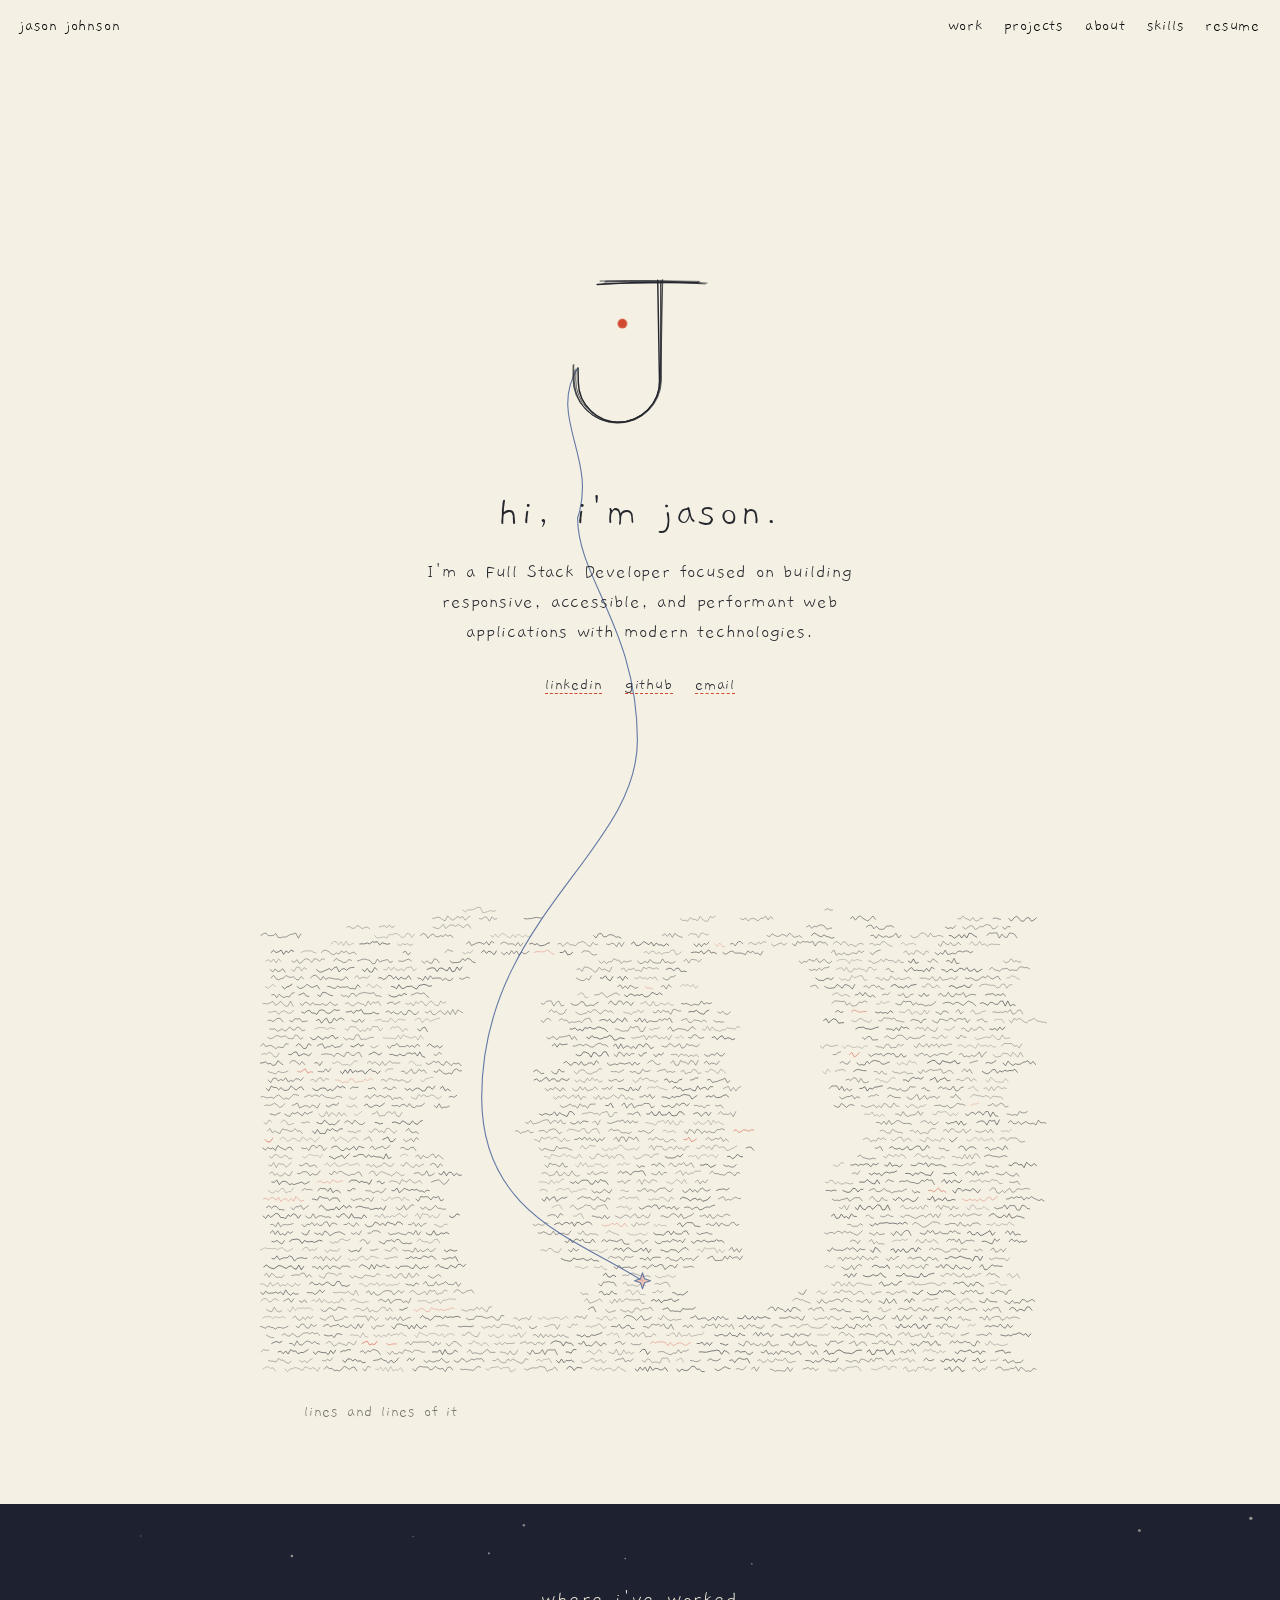
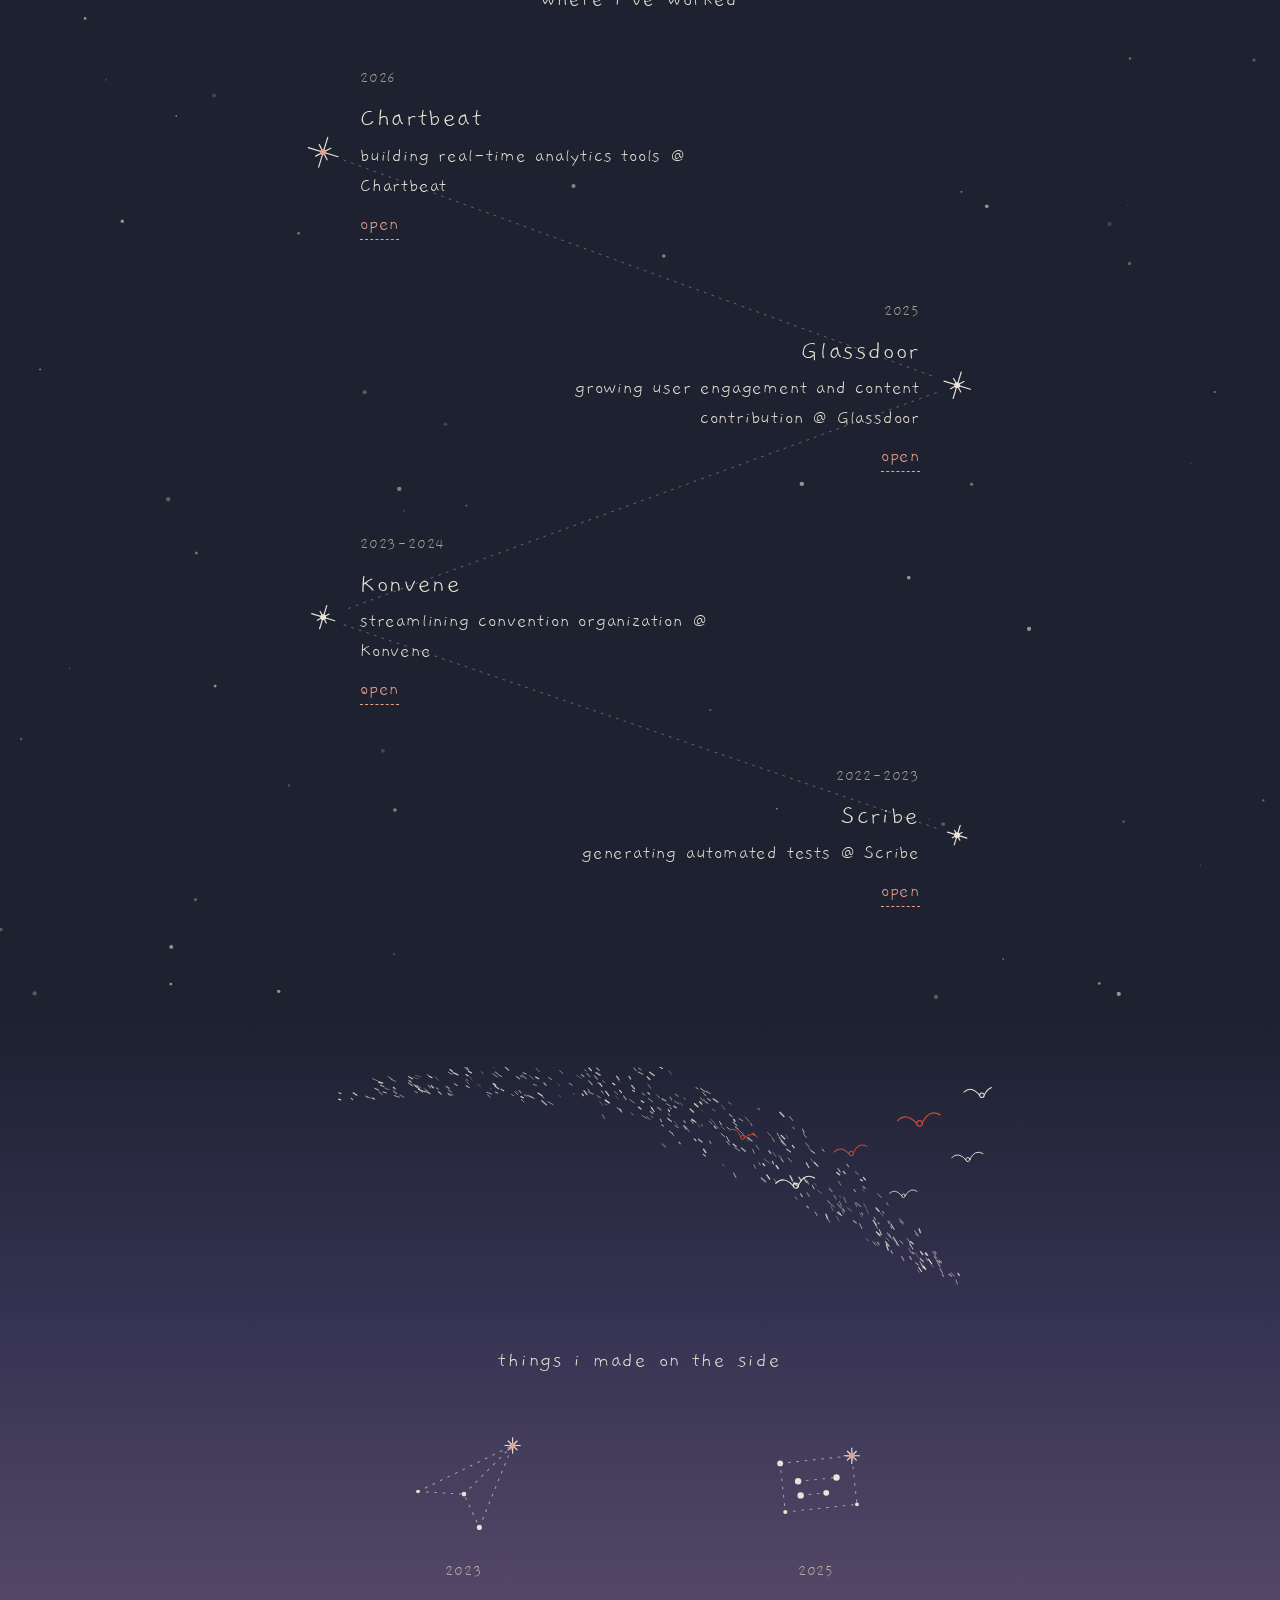
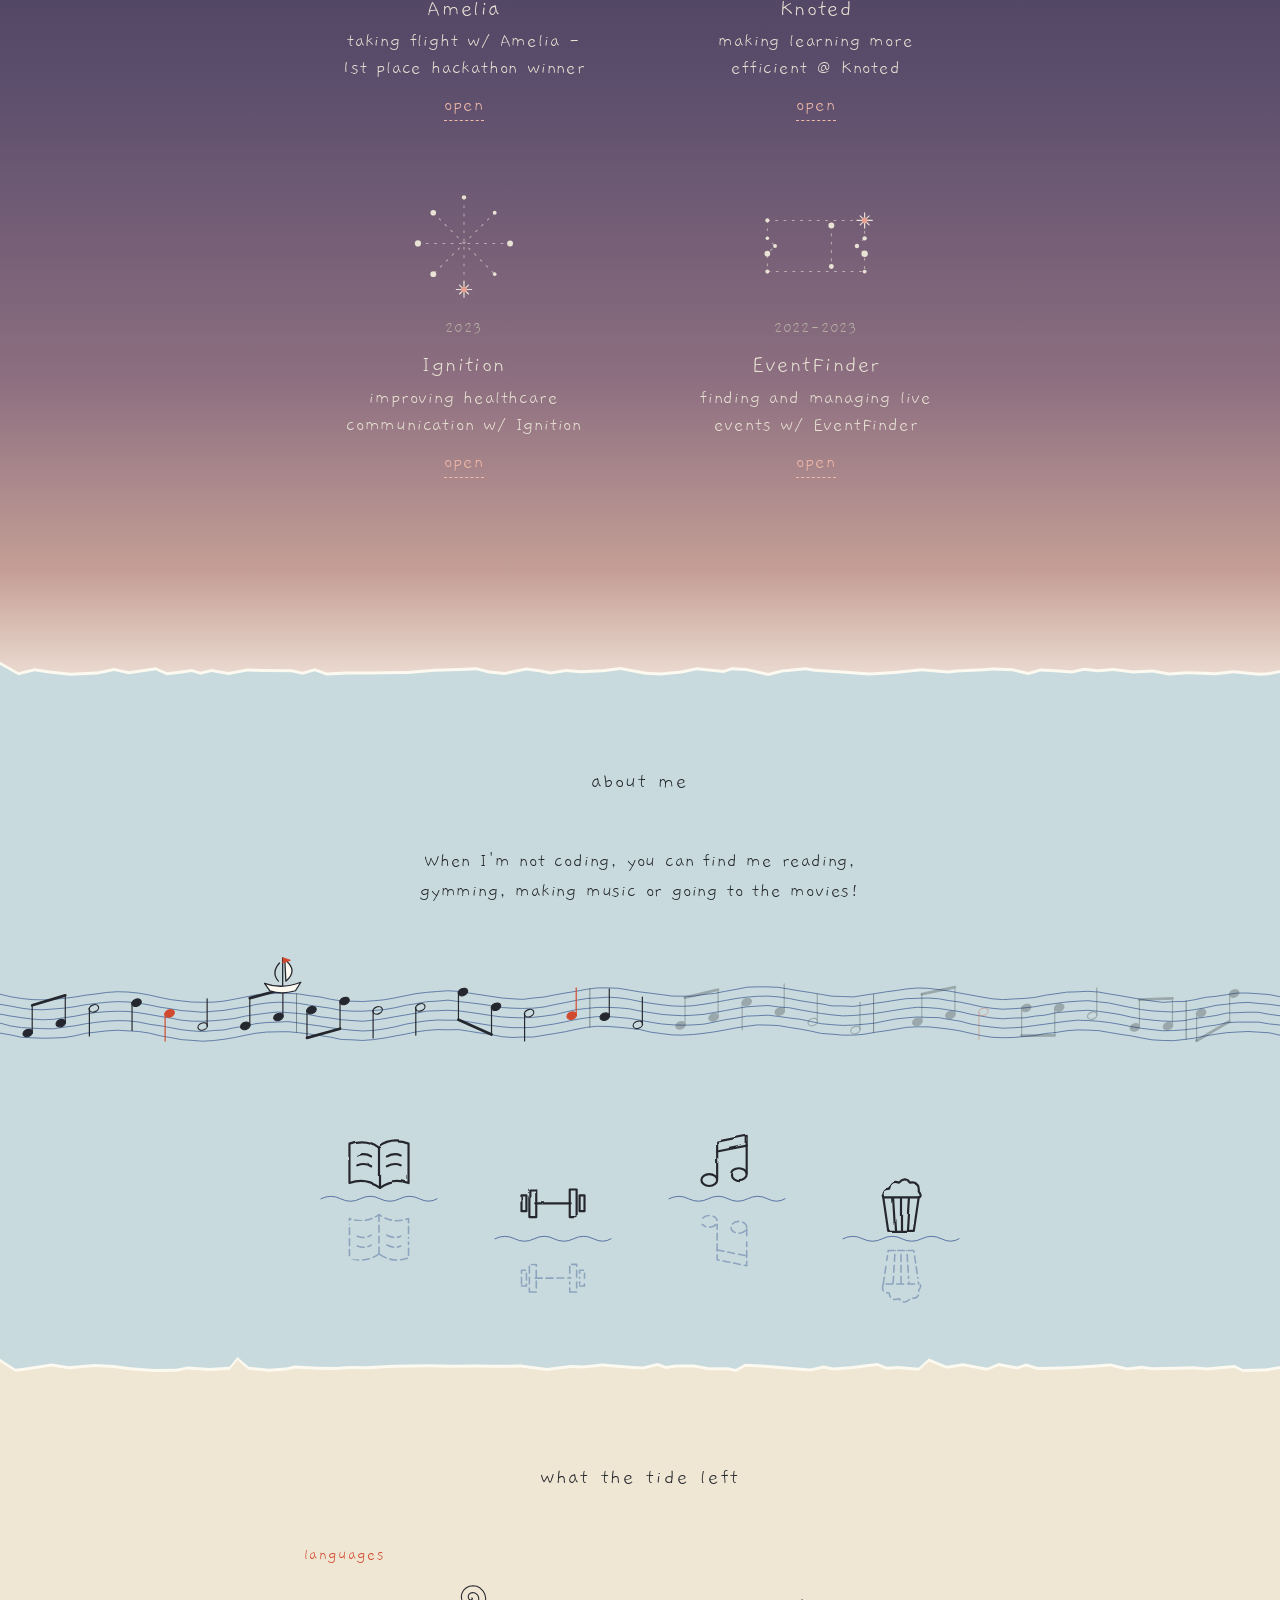
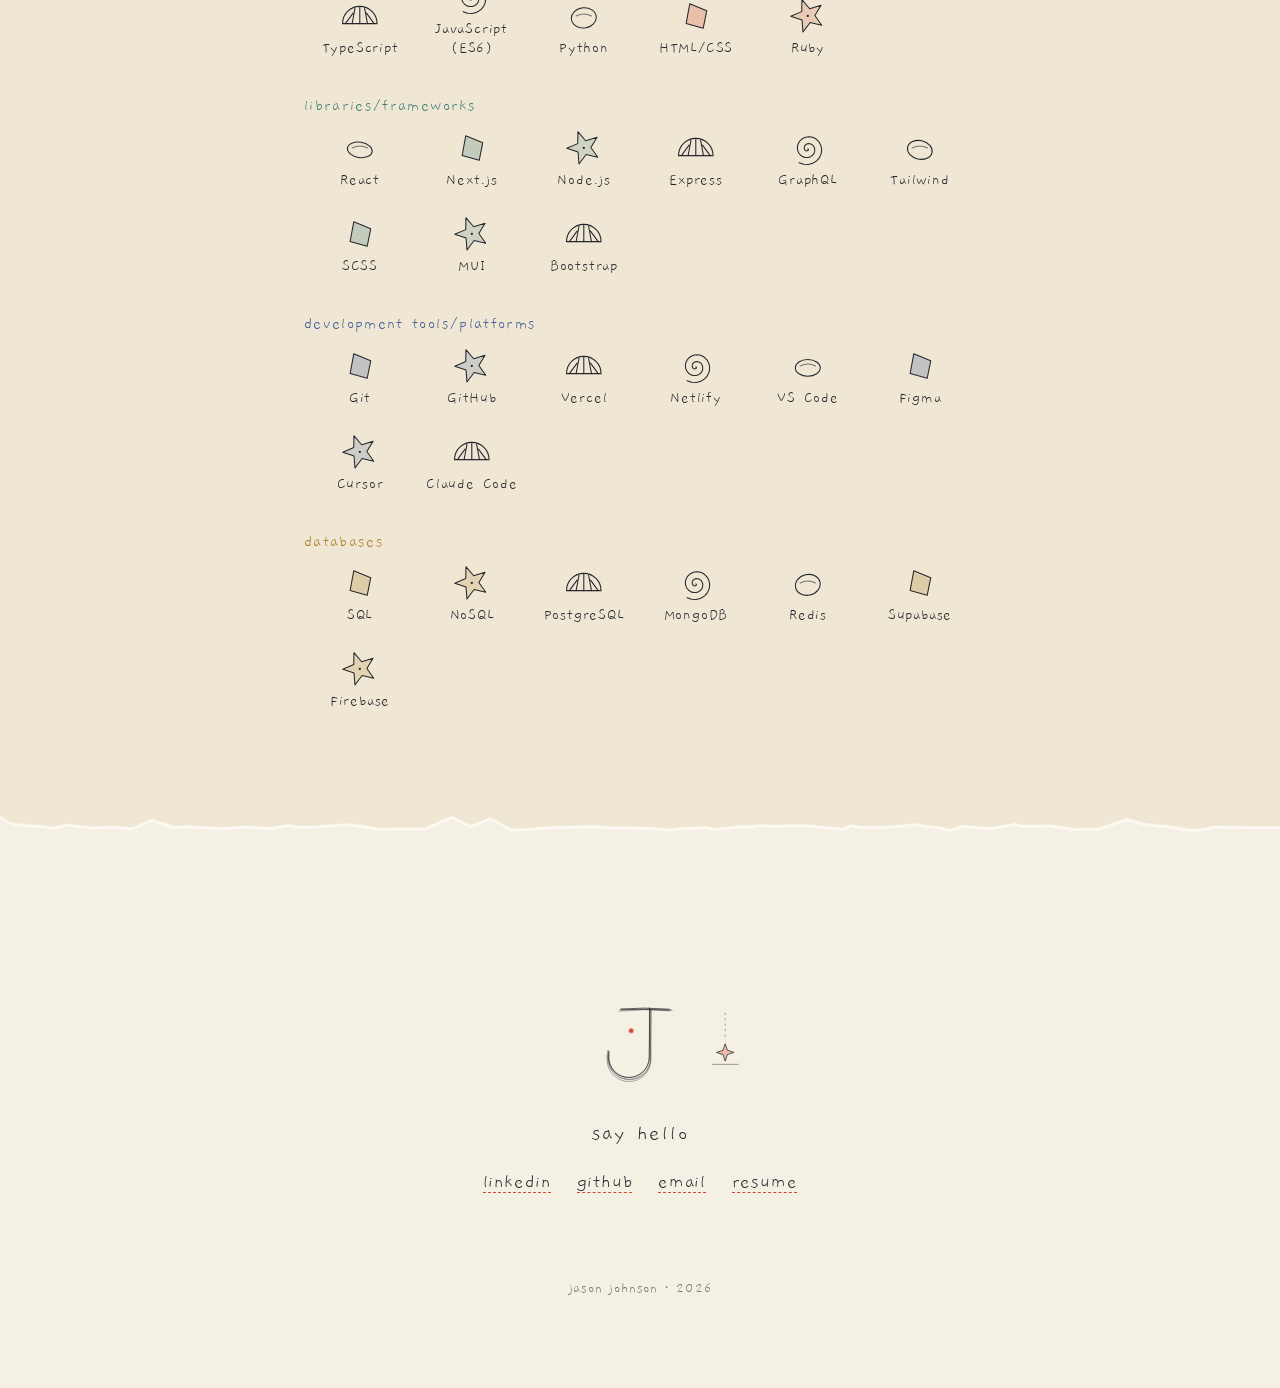
==== commit d22f7341: "Stand the about pictures on the water with reflections The four pastime drawings lose their paper no" ====
--- a/index.html
+++ b/index.html
@@ -93,9 +93,6 @@
     <div class="wrap">
       <ul class="notes" id="notes"></ul>
     </div>
-    <svg class="ripples" viewBox="0 0 700 90" aria-hidden="true">
-      <path d="M40 20q12 -7 24 0t24 0M420 14q12 -7 24 0t24 0M210 50q12 -7 24 0t24 0M560 58q12 -7 24 0t24 0M90 76q12 -7 24 0t24 0" fill="none" stroke="#3c5a94" stroke-width="1" stroke-linecap="round" opacity=".6"/>
-    </svg>
   </section>
 
   <!-- skills -->
--- a/story-e/styles.css
+++ b/story-e/styles.css
@@ -82,3 +82,17 @@
 
 /* contact links on the first screen, so nobody has to scroll for them */
 .hero-links { margin-top: 1.6rem; font-size: 1.08rem; gap: .3rem 1.4rem; }
+
+/* about pictures: each inks itself in above the waterline, then its reflection settles beneath */
+.pool:nth-child(even) { margin-top: 2.5rem; }
+.pool svg { display: block; width: 100%; max-width: 8rem; height: auto; margin: 0 auto; overflow: visible; }
+.pool .fig :is(path, ellipse) { stroke-dasharray: 1; stroke-dashoffset: 1; }
+.pool.in .fig :is(path, ellipse) { animation: sketch 1.8s cubic-bezier(.6, .05, .25, 1) .2s forwards; }
+.pool.in .fig :is(path, ellipse):nth-child(2) { animation-delay: .55s; }
+.pool.in .fig :is(path, ellipse):nth-child(3) { animation-delay: .9s; }
+.pool.in .fig :is(path, ellipse):nth-child(4) { animation-delay: 1.2s; }
+.pool .water, .pool .refl { opacity: 0; transition: opacity 1.4s ease 1.5s; }
+.pool.in .water { opacity: .8; }
+.pool.in .refl { opacity: .42; }
+@media (max-width: 640px) { .pool:nth-child(even) { margin-top: 1.5rem; } }
+@media (prefers-reduced-motion: reduce) { .pool .fig :is(path, ellipse) { stroke-dashoffset: 0; } .pool .water { opacity: .8; } .pool .refl { opacity: .42; } }
